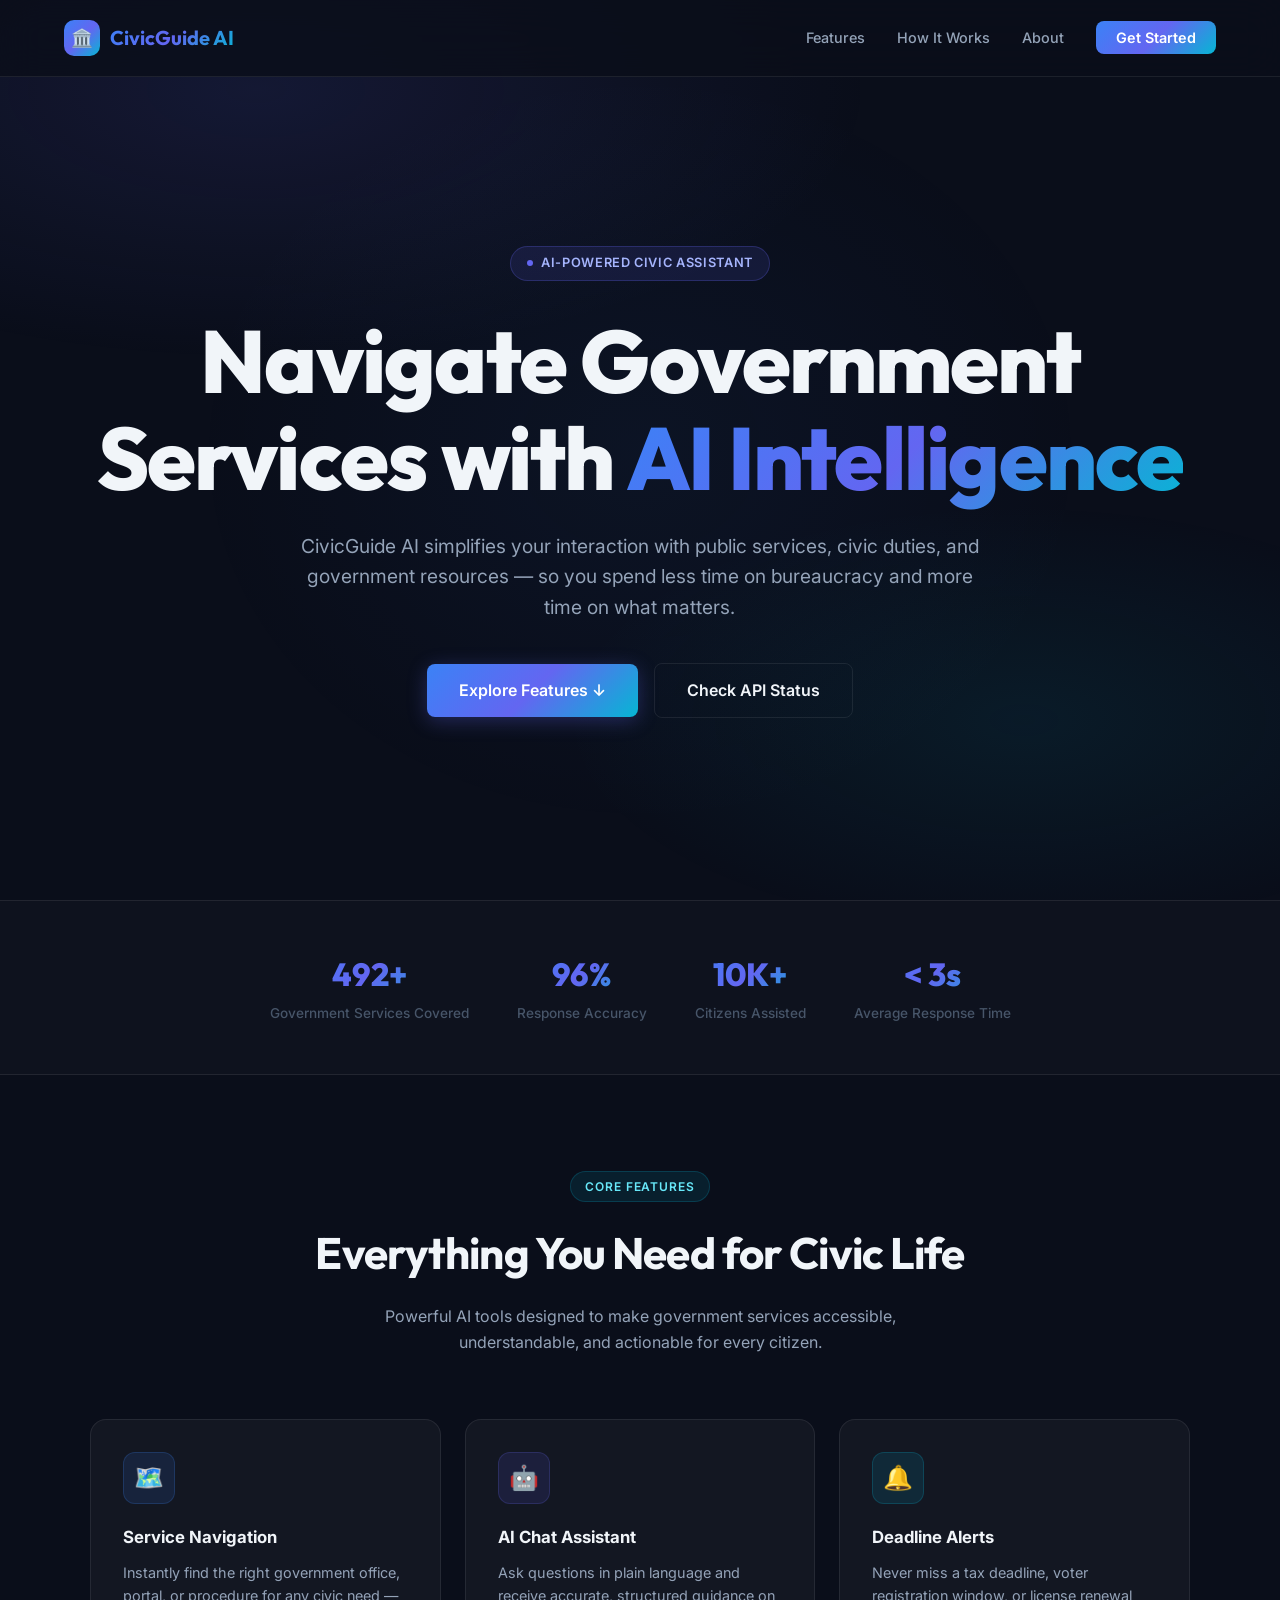
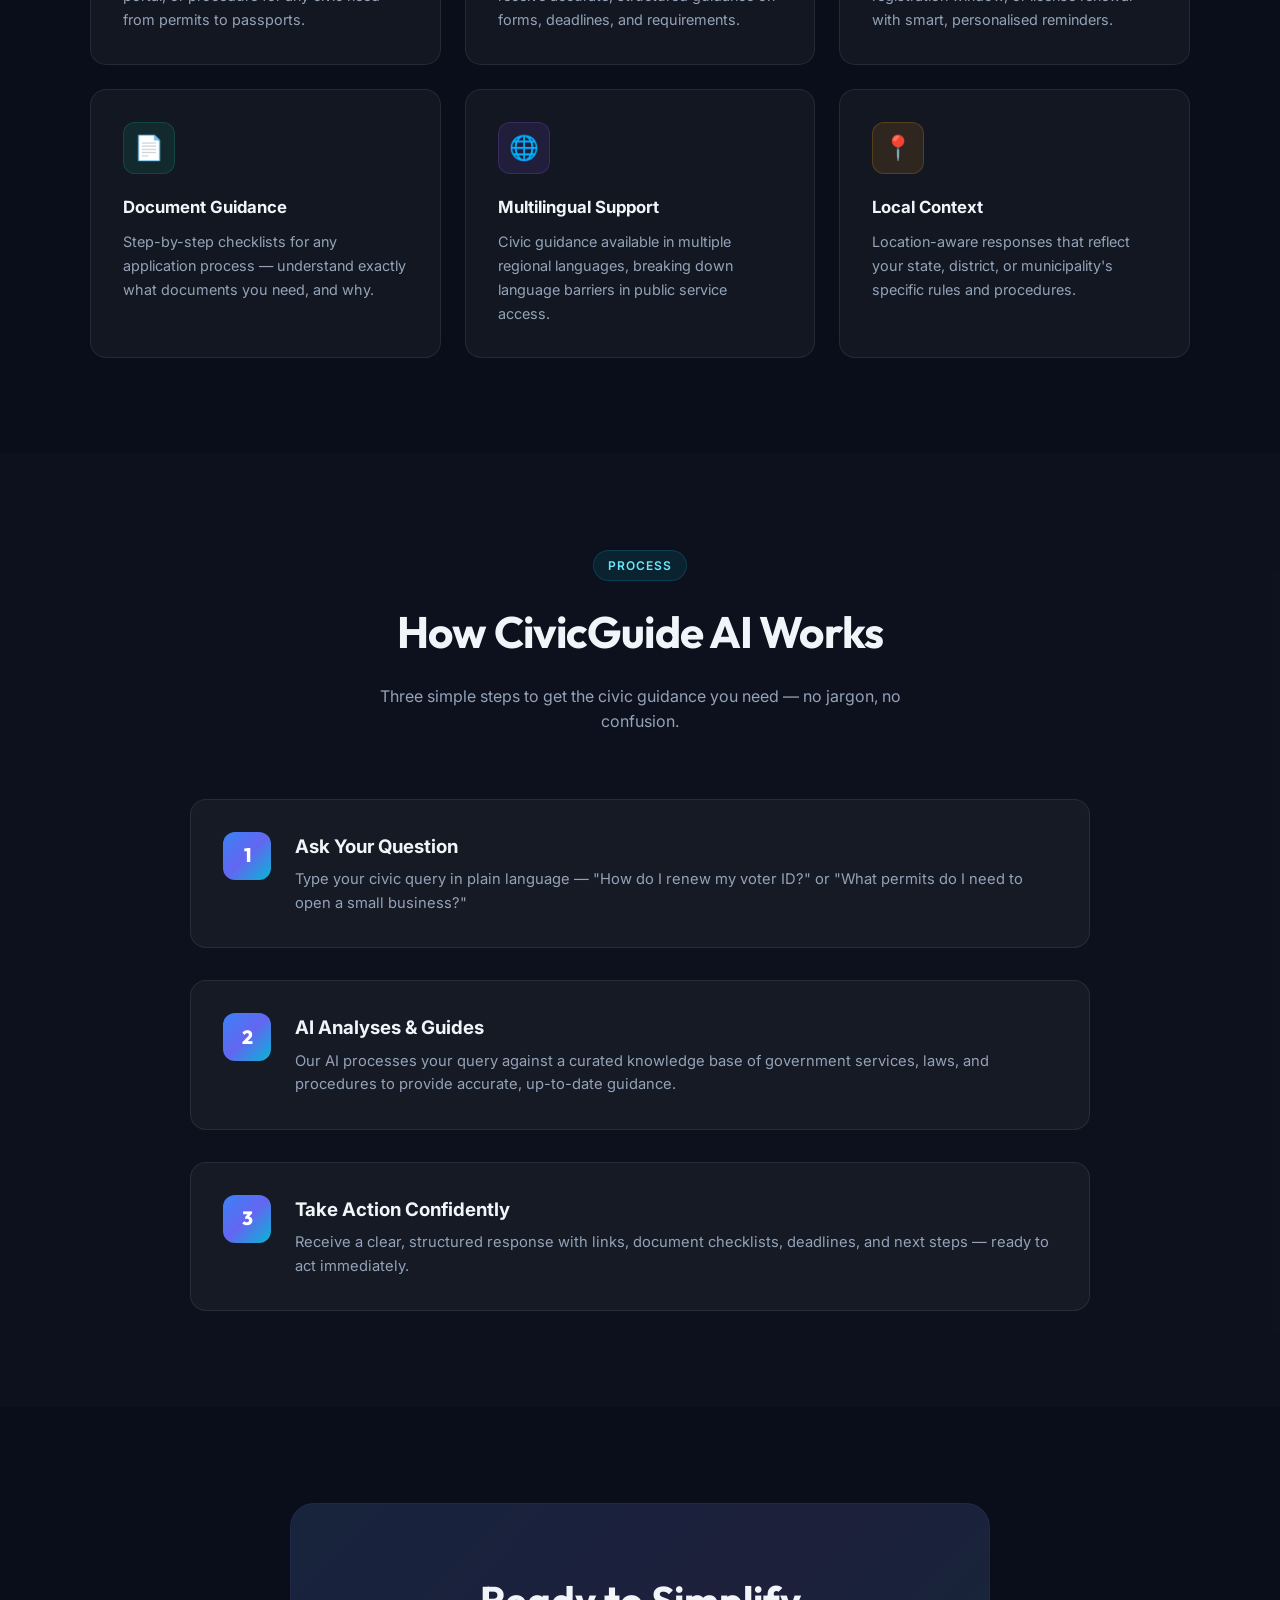
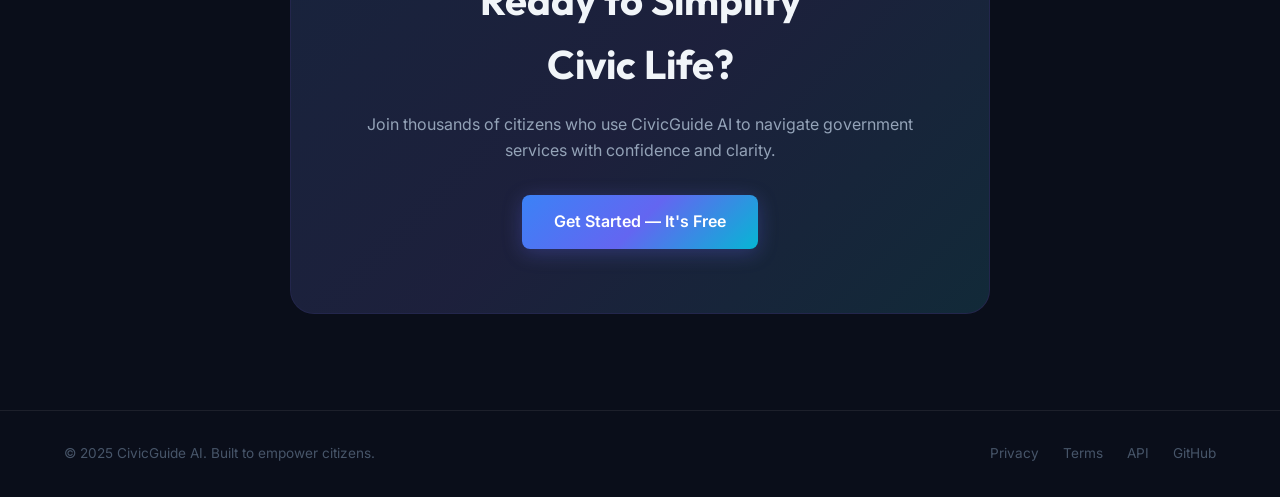
==== frontend/index.html @ 91b5a15f "feat: initial project setup — CivicGuide AI full-stack structure (Flask + HTML/CSS/JS)" ====
<!DOCTYPE html>
<html lang="en">
<head>
  <meta charset="UTF-8" />
  <meta name="viewport" content="width=device-width, initial-scale=1.0" />
  <meta name="description" content="CivicGuide AI — Your intelligent assistant for navigating government services, civic duties, and public resources with ease." />
  <meta name="theme-color" content="#0a0e1a" />
  <title>CivicGuide AI — Navigate Civic Life Intelligently</title>
  <link rel="stylesheet" href="css/style.css" />
</head>
<body>

  <!-- ── Navbar ─────────────────────────────────────────── -->
  <nav class="navbar">
    <a href="#" class="navbar-brand">
      <div class="brand-icon">🏛️</div>
      <span class="brand-name">CivicGuide AI</span>
    </a>
    <ul class="navbar-links">
      <li><a href="#features">Features</a></li>
      <li><a href="#how-it-works">How It Works</a></li>
      <li><a href="#about">About</a></li>
      <li><a href="/api/status" class="btn-nav" id="nav-cta">Get Started</a></li>
    </ul>
  </nav>

  <!-- ── Hero ───────────────────────────────────────────── -->
  <section class="hero" id="home">
    <div class="hero-content">
      <div class="hero-badge">
        <span class="badge-dot"></span>
        AI-Powered Civic Assistant
      </div>
      <h1 class="hero-title">
        Navigate Government<br />
        Services with <span class="gradient-text">AI Intelligence</span>
      </h1>
      <p class="hero-description">
        CivicGuide AI simplifies your interaction with public services, civic duties,
        and government resources — so you spend less time on bureaucracy and more
        time on what matters.
      </p>
      <div class="hero-actions">
        <a href="#features" class="btn-primary" id="hero-cta-primary">
          Explore Features ↓
        </a>
        <a href="/api/status" class="btn-secondary" id="hero-cta-secondary">
          Check API Status
        </a>
      </div>
    </div>
  </section>

  <!-- ── Stats Bar ─────────────────────────────────────── -->
  <div class="stats-bar">
    <div class="stat-item">
      <span class="stat-number" id="stat-services">500+</span>
      <span class="stat-label">Government Services Covered</span>
    </div>
    <div class="stat-item">
      <span class="stat-number" id="stat-accuracy">98%</span>
      <span class="stat-label">Response Accuracy</span>
    </div>
    <div class="stat-item">
      <span class="stat-number" id="stat-users">10K+</span>
      <span class="stat-label">Citizens Assisted</span>
    </div>
    <div class="stat-item">
      <span class="stat-number" id="stat-time">< 3s</span>
      <span class="stat-label">Average Response Time</span>
    </div>
  </div>

  <!-- ── Features Section ──────────────────────────────── -->
  <section class="section" id="features">
    <div class="section-header reveal">
      <div class="section-tag">Core Features</div>
      <h2 class="section-title">Everything You Need for Civic Life</h2>
      <p class="section-subtitle">
        Powerful AI tools designed to make government services accessible,
        understandable, and actionable for every citizen.
      </p>
    </div>

    <div class="features-grid">
      <div class="feature-card reveal" id="feature-guide">
        <div class="feature-icon icon-blue">🗺️</div>
        <h3 class="feature-title">Service Navigation</h3>
        <p class="feature-desc">
          Instantly find the right government office, portal, or procedure for any
          civic need — from permits to passports.
        </p>
      </div>

      <div class="feature-card reveal" id="feature-ai-chat">
        <div class="feature-icon icon-indigo">🤖</div>
        <h3 class="feature-title">AI Chat Assistant</h3>
        <p class="feature-desc">
          Ask questions in plain language and receive accurate, structured guidance
          on forms, deadlines, and requirements.
        </p>
      </div>

      <div class="feature-card reveal" id="feature-alerts">
        <div class="feature-icon icon-cyan">🔔</div>
        <h3 class="feature-title">Deadline Alerts</h3>
        <p class="feature-desc">
          Never miss a tax deadline, voter registration window, or license renewal
          with smart, personalised reminders.
        </p>
      </div>

      <div class="feature-card reveal" id="feature-docs">
        <div class="feature-icon icon-emerald">📄</div>
        <h3 class="feature-title">Document Guidance</h3>
        <p class="feature-desc">
          Step-by-step checklists for any application process — understand exactly
          what documents you need, and why.
        </p>
      </div>

      <div class="feature-card reveal" id="feature-multilang">
        <div class="feature-icon icon-violet">🌐</div>
        <h3 class="feature-title">Multilingual Support</h3>
        <p class="feature-desc">
          Civic guidance available in multiple regional languages, breaking down
          language barriers in public service access.
        </p>
      </div>

      <div class="feature-card reveal" id="feature-local">
        <div class="feature-icon icon-amber">📍</div>
        <h3 class="feature-title">Local Context</h3>
        <p class="feature-desc">
          Location-aware responses that reflect your state, district, or municipality's
          specific rules and procedures.
        </p>
      </div>
    </div>
  </section>

  <!-- ── How It Works ──────────────────────────────────── -->
  <section class="section how-it-works" id="how-it-works">
    <div class="section-header reveal">
      <div class="section-tag">Process</div>
      <h2 class="section-title">How CivicGuide AI Works</h2>
      <p class="section-subtitle">
        Three simple steps to get the civic guidance you need — no jargon, no confusion.
      </p>
    </div>

    <div class="steps-container">
      <div class="step-card reveal" id="step-1">
        <div class="step-number">1</div>
        <div class="step-content">
          <h3>Ask Your Question</h3>
          <p>
            Type your civic query in plain language — "How do I renew my voter ID?"
            or "What permits do I need to open a small business?"
          </p>
        </div>
      </div>

      <div class="step-card reveal" id="step-2">
        <div class="step-number">2</div>
        <div class="step-content">
          <h3>AI Analyses &amp; Guides</h3>
          <p>
            Our AI processes your query against a curated knowledge base of government
            services, laws, and procedures to provide accurate, up-to-date guidance.
          </p>
        </div>
      </div>

      <div class="step-card reveal" id="step-3">
        <div class="step-number">3</div>
        <div class="step-content">
          <h3>Take Action Confidently</h3>
          <p>
            Receive a clear, structured response with links, document checklists,
            deadlines, and next steps — ready to act immediately.
          </p>
        </div>
      </div>
    </div>
  </section>

  <!-- ── CTA Section ────────────────────────────────────── -->
  <section class="cta-section" id="about">
    <div class="cta-card reveal">
      <h2>Ready to Simplify<br />Civic Life?</h2>
      <p>
        Join thousands of citizens who use CivicGuide AI to navigate
        government services with confidence and clarity.
      </p>
      <a href="#features" class="btn-primary" id="cta-main">
        Get Started — It's Free
      </a>
    </div>
  </section>

  <!-- ── Footer ─────────────────────────────────────────── -->
  <footer>
    <span class="footer-copy">© 2025 CivicGuide AI. Built to empower citizens.</span>
    <div class="footer-links">
      <a href="#">Privacy</a>
      <a href="#">Terms</a>
      <a href="/api/status">API</a>
      <a href="#">GitHub</a>
    </div>
  </footer>

  <script src="js/main.js"></script>
</body>
</html>
---- frontend/css/style.css ----
@import url('https://fonts.googleapis.com/css2?family=Inter:wght@300;400;500;600;700;800&family=Outfit:wght@400;600;700;800&display=swap');

/* ─── CSS Variables ─────────────────────────────────────── */
:root {
  --bg-primary: #0a0e1a;
  --bg-secondary: #111827;
  --bg-card: rgba(255, 255, 255, 0.04);
  --accent-blue: #3b82f6;
  --accent-indigo: #6366f1;
  --accent-cyan: #06b6d4;
  --accent-gradient: linear-gradient(135deg, #3b82f6, #6366f1, #06b6d4);
  --text-primary: #f1f5f9;
  --text-secondary: #94a3b8;
  --text-muted: #475569;
  --border: rgba(255, 255, 255, 0.08);
  --shadow-glow: 0 0 60px rgba(99, 102, 241, 0.15);
  --radius: 16px;
  --radius-sm: 8px;
  --transition: all 0.3s cubic-bezier(0.4, 0, 0.2, 1);
}

/* ─── Reset & Base ──────────────────────────────────────── */
*, *::before, *::after {
  margin: 0;
  padding: 0;
  box-sizing: border-box;
}

html {
  scroll-behavior: smooth;
}

body {
  font-family: 'Inter', sans-serif;
  background-color: var(--bg-primary);
  color: var(--text-primary);
  line-height: 1.6;
  overflow-x: hidden;
}

/* ─── Background Mesh ───────────────────────────────────── */
body::before {
  content: '';
  position: fixed;
  top: 0;
  left: 0;
  width: 100%;
  height: 100%;
  background:
    radial-gradient(ellipse 80% 50% at 20% 10%, rgba(99, 102, 241, 0.12) 0%, transparent 60%),
    radial-gradient(ellipse 60% 40% at 80% 80%, rgba(6, 182, 212, 0.08) 0%, transparent 60%),
    radial-gradient(ellipse 50% 60% at 50% 50%, rgba(59, 130, 246, 0.05) 0%, transparent 70%);
  pointer-events: none;
  z-index: 0;
}

/* ─── Navbar ────────────────────────────────────────────── */
.navbar {
  position: fixed;
  top: 0;
  left: 0;
  right: 0;
  z-index: 100;
  display: flex;
  align-items: center;
  justify-content: space-between;
  padding: 1.25rem 5%;
  background: rgba(10, 14, 26, 0.8);
  backdrop-filter: blur(20px);
  -webkit-backdrop-filter: blur(20px);
  border-bottom: 1px solid var(--border);
}

.navbar-brand {
  display: flex;
  align-items: center;
  gap: 0.625rem;
  text-decoration: none;
}

.brand-icon {
  width: 36px;
  height: 36px;
  background: var(--accent-gradient);
  border-radius: 10px;
  display: flex;
  align-items: center;
  justify-content: center;
  font-size: 1.1rem;
}

.brand-name {
  font-family: 'Outfit', sans-serif;
  font-size: 1.25rem;
  font-weight: 700;
  background: var(--accent-gradient);
  -webkit-background-clip: text;
  -webkit-text-fill-color: transparent;
  background-clip: text;
}

.navbar-links {
  display: flex;
  align-items: center;
  gap: 2rem;
  list-style: none;
}

.navbar-links a {
  color: var(--text-secondary);
  text-decoration: none;
  font-size: 0.9rem;
  font-weight: 500;
  transition: var(--transition);
}

.navbar-links a:hover {
  color: var(--text-primary);
}

.btn-nav {
  padding: 0.5rem 1.25rem;
  background: var(--accent-gradient);
  color: white !important;
  border-radius: var(--radius-sm);
  font-weight: 600 !important;
  transition: var(--transition) !important;
}

.btn-nav:hover {
  opacity: 0.85;
  transform: translateY(-1px);
  box-shadow: 0 8px 24px rgba(99, 102, 241, 0.35) !important;
}

/* ─── Hero Section ──────────────────────────────────────── */
.hero {
  position: relative;
  min-height: 100vh;
  display: flex;
  align-items: center;
  justify-content: center;
  text-align: center;
  padding: 8rem 5% 4rem;
  z-index: 1;
}

.hero-badge {
  display: inline-flex;
  align-items: center;
  gap: 0.5rem;
  padding: 0.4rem 1rem;
  background: rgba(99, 102, 241, 0.12);
  border: 1px solid rgba(99, 102, 241, 0.25);
  border-radius: 999px;
  font-size: 0.8rem;
  font-weight: 600;
  color: #a5b4fc;
  letter-spacing: 0.05em;
  text-transform: uppercase;
  margin-bottom: 2rem;
  animation: fadeInDown 0.6s ease;
}

.badge-dot {
  width: 6px;
  height: 6px;
  background: #6366f1;
  border-radius: 50%;
  animation: pulse 2s infinite;
}

@keyframes pulse {
  0%, 100% { opacity: 1; transform: scale(1); }
  50% { opacity: 0.6; transform: scale(1.4); }
}

.hero-title {
  font-family: 'Outfit', sans-serif;
  font-size: clamp(2.8rem, 7vw, 5.5rem);
  font-weight: 800;
  line-height: 1.1;
  letter-spacing: -0.02em;
  margin-bottom: 1.5rem;
  animation: fadeInUp 0.7s ease 0.1s both;
}

.hero-title .gradient-text {
  background: var(--accent-gradient);
  -webkit-background-clip: text;
  -webkit-text-fill-color: transparent;
  background-clip: text;
}

.hero-description {
  font-size: clamp(1rem, 2vw, 1.2rem);
  color: var(--text-secondary);
  max-width: 680px;
  margin: 0 auto 2.5rem;
  font-weight: 400;
  animation: fadeInUp 0.7s ease 0.2s both;
}

.hero-actions {
  display: flex;
  align-items: center;
  justify-content: center;
  gap: 1rem;
  flex-wrap: wrap;
  animation: fadeInUp 0.7s ease 0.3s both;
}

.btn-primary {
  display: inline-flex;
  align-items: center;
  gap: 0.5rem;
  padding: 0.875rem 2rem;
  background: var(--accent-gradient);
  color: white;
  border: none;
  border-radius: var(--radius-sm);
  font-size: 1rem;
  font-weight: 600;
  cursor: pointer;
  text-decoration: none;
  transition: var(--transition);
  box-shadow: 0 4px 20px rgba(99, 102, 241, 0.3);
}

.btn-primary:hover {
  transform: translateY(-2px);
  box-shadow: 0 8px 32px rgba(99, 102, 241, 0.45);
}

.btn-secondary {
  display: inline-flex;
  align-items: center;
  gap: 0.5rem;
  padding: 0.875rem 2rem;
  background: transparent;
  color: var(--text-primary);
  border: 1px solid var(--border);
  border-radius: var(--radius-sm);
  font-size: 1rem;
  font-weight: 600;
  cursor: pointer;
  text-decoration: none;
  transition: var(--transition);
}

.btn-secondary:hover {
  border-color: rgba(99, 102, 241, 0.4);
  background: rgba(99, 102, 241, 0.05);
  transform: translateY(-2px);
}

/* ─── Stats Bar ─────────────────────────────────────────── */
.stats-bar {
  position: relative;
  z-index: 1;
  display: flex;
  justify-content: center;
  gap: 3rem;
  padding: 3rem 5%;
  flex-wrap: wrap;
  border-top: 1px solid var(--border);
  border-bottom: 1px solid var(--border);
  background: rgba(255,255,255,0.02);
}

.stat-item {
  text-align: center;
}

.stat-number {
  font-family: 'Outfit', sans-serif;
  font-size: 2rem;
  font-weight: 800;
  background: var(--accent-gradient);
  -webkit-background-clip: text;
  -webkit-text-fill-color: transparent;
  background-clip: text;
  display: block;
}

.stat-label {
  font-size: 0.85rem;
  color: var(--text-muted);
  font-weight: 500;
  margin-top: 0.25rem;
}

/* ─── Features Section ──────────────────────────────────── */
.section {
  position: relative;
  z-index: 1;
  padding: 6rem 5%;
}

.section-header {
  text-align: center;
  margin-bottom: 4rem;
}

.section-tag {
  display: inline-block;
  padding: 0.3rem 0.875rem;
  background: rgba(6, 182, 212, 0.1);
  border: 1px solid rgba(6, 182, 212, 0.2);
  border-radius: 999px;
  font-size: 0.75rem;
  font-weight: 600;
  color: #67e8f9;
  text-transform: uppercase;
  letter-spacing: 0.08em;
  margin-bottom: 1rem;
}

.section-title {
  font-family: 'Outfit', sans-serif;
  font-size: clamp(1.75rem, 4vw, 2.75rem);
  font-weight: 700;
  letter-spacing: -0.02em;
  margin-bottom: 1rem;
}

.section-subtitle {
  color: var(--text-secondary);
  font-size: 1rem;
  max-width: 560px;
  margin: 0 auto;
}

.features-grid {
  display: grid;
  grid-template-columns: repeat(auto-fit, minmax(300px, 1fr));
  gap: 1.5rem;
  max-width: 1100px;
  margin: 0 auto;
}

.feature-card {
  background: var(--bg-card);
  border: 1px solid var(--border);
  border-radius: var(--radius);
  padding: 2rem;
  transition: var(--transition);
  position: relative;
  overflow: hidden;
}

.feature-card::before {
  content: '';
  position: absolute;
  top: 0;
  left: 0;
  right: 0;
  height: 2px;
  background: var(--accent-gradient);
  opacity: 0;
  transition: var(--transition);
}

.feature-card:hover {
  border-color: rgba(99, 102, 241, 0.25);
  transform: translateY(-4px);
  box-shadow: var(--shadow-glow);
}

.feature-card:hover::before {
  opacity: 1;
}

.feature-icon {
  width: 52px;
  height: 52px;
  border-radius: 12px;
  display: flex;
  align-items: center;
  justify-content: center;
  font-size: 1.5rem;
  margin-bottom: 1.25rem;
}

.icon-blue { background: rgba(59, 130, 246, 0.12); border: 1px solid rgba(59, 130, 246, 0.2); }
.icon-indigo { background: rgba(99, 102, 241, 0.12); border: 1px solid rgba(99, 102, 241, 0.2); }
.icon-cyan { background: rgba(6, 182, 212, 0.12); border: 1px solid rgba(6, 182, 212, 0.2); }
.icon-emerald { background: rgba(16, 185, 129, 0.12); border: 1px solid rgba(16, 185, 129, 0.2); }
.icon-violet { background: rgba(139, 92, 246, 0.12); border: 1px solid rgba(139, 92, 246, 0.2); }
.icon-amber { background: rgba(245, 158, 11, 0.12); border: 1px solid rgba(245, 158, 11, 0.2); }

.feature-title {
  font-weight: 700;
  font-size: 1.05rem;
  margin-bottom: 0.6rem;
}

.feature-desc {
  color: var(--text-secondary);
  font-size: 0.9rem;
  line-height: 1.65;
}

/* ─── How It Works ──────────────────────────────────────── */
.how-it-works {
  background: rgba(255,255,255,0.015);
}

.steps-container {
  max-width: 900px;
  margin: 0 auto;
  display: grid;
  gap: 2rem;
}

.step-card {
  display: flex;
  align-items: flex-start;
  gap: 1.5rem;
  padding: 2rem;
  background: var(--bg-card);
  border: 1px solid var(--border);
  border-radius: var(--radius);
  transition: var(--transition);
}

.step-card:hover {
  border-color: rgba(99, 102, 241, 0.2);
  transform: translateX(6px);
}

.step-number {
  flex-shrink: 0;
  width: 48px;
  height: 48px;
  background: var(--accent-gradient);
  border-radius: 12px;
  display: flex;
  align-items: center;
  justify-content: center;
  font-family: 'Outfit', sans-serif;
  font-size: 1.2rem;
  font-weight: 800;
  color: white;
}

.step-content h3 {
  font-weight: 700;
  margin-bottom: 0.4rem;
}

.step-content p {
  color: var(--text-secondary);
  font-size: 0.92rem;
}

/* ─── CTA Section ───────────────────────────────────────── */
.cta-section {
  text-align: center;
  padding: 6rem 5%;
  position: relative;
  z-index: 1;
}

.cta-card {
  max-width: 700px;
  margin: 0 auto;
  padding: 4rem 3rem;
  background: var(--bg-card);
  border: 1px solid rgba(99, 102, 241, 0.2);
  border-radius: 24px;
  position: relative;
  overflow: hidden;
}

.cta-card::before {
  content: '';
  position: absolute;
  inset: -1px;
  background: var(--accent-gradient);
  border-radius: 24px;
  z-index: -1;
  opacity: 0.12;
}

.cta-card h2 {
  font-family: 'Outfit', sans-serif;
  font-size: clamp(1.75rem, 4vw, 2.5rem);
  font-weight: 700;
  margin-bottom: 1rem;
}

.cta-card p {
  color: var(--text-secondary);
  font-size: 1rem;
  margin-bottom: 2rem;
}

/* ─── Footer ────────────────────────────────────────────── */
footer {
  position: relative;
  z-index: 1;
  padding: 2rem 5%;
  border-top: 1px solid var(--border);
  display: flex;
  align-items: center;
  justify-content: space-between;
  flex-wrap: wrap;
  gap: 1rem;
}

.footer-copy {
  color: var(--text-muted);
  font-size: 0.85rem;
}

.footer-links {
  display: flex;
  gap: 1.5rem;
}

.footer-links a {
  color: var(--text-muted);
  text-decoration: none;
  font-size: 0.85rem;
  transition: var(--transition);
}

.footer-links a:hover {
  color: var(--text-secondary);
}

/* ─── Animations ────────────────────────────────────────── */
@keyframes fadeInDown {
  from { opacity: 0; transform: translateY(-20px); }
  to   { opacity: 1; transform: translateY(0); }
}

@keyframes fadeInUp {
  from { opacity: 0; transform: translateY(24px); }
  to   { opacity: 1; transform: translateY(0); }
}

.reveal {
  opacity: 0;
  transform: translateY(30px);
  transition: opacity 0.6s ease, transform 0.6s ease;
}

.reveal.visible {
  opacity: 1;
  transform: translateY(0);
}

/* ─── Responsive ────────────────────────────────────────── */
@media (max-width: 768px) {
  .navbar-links { display: none; }
  .stats-bar { gap: 1.5rem; }
  .step-card { flex-direction: column; }
  .cta-card { padding: 2.5rem 1.5rem; }
  footer { flex-direction: column; text-align: center; }
}
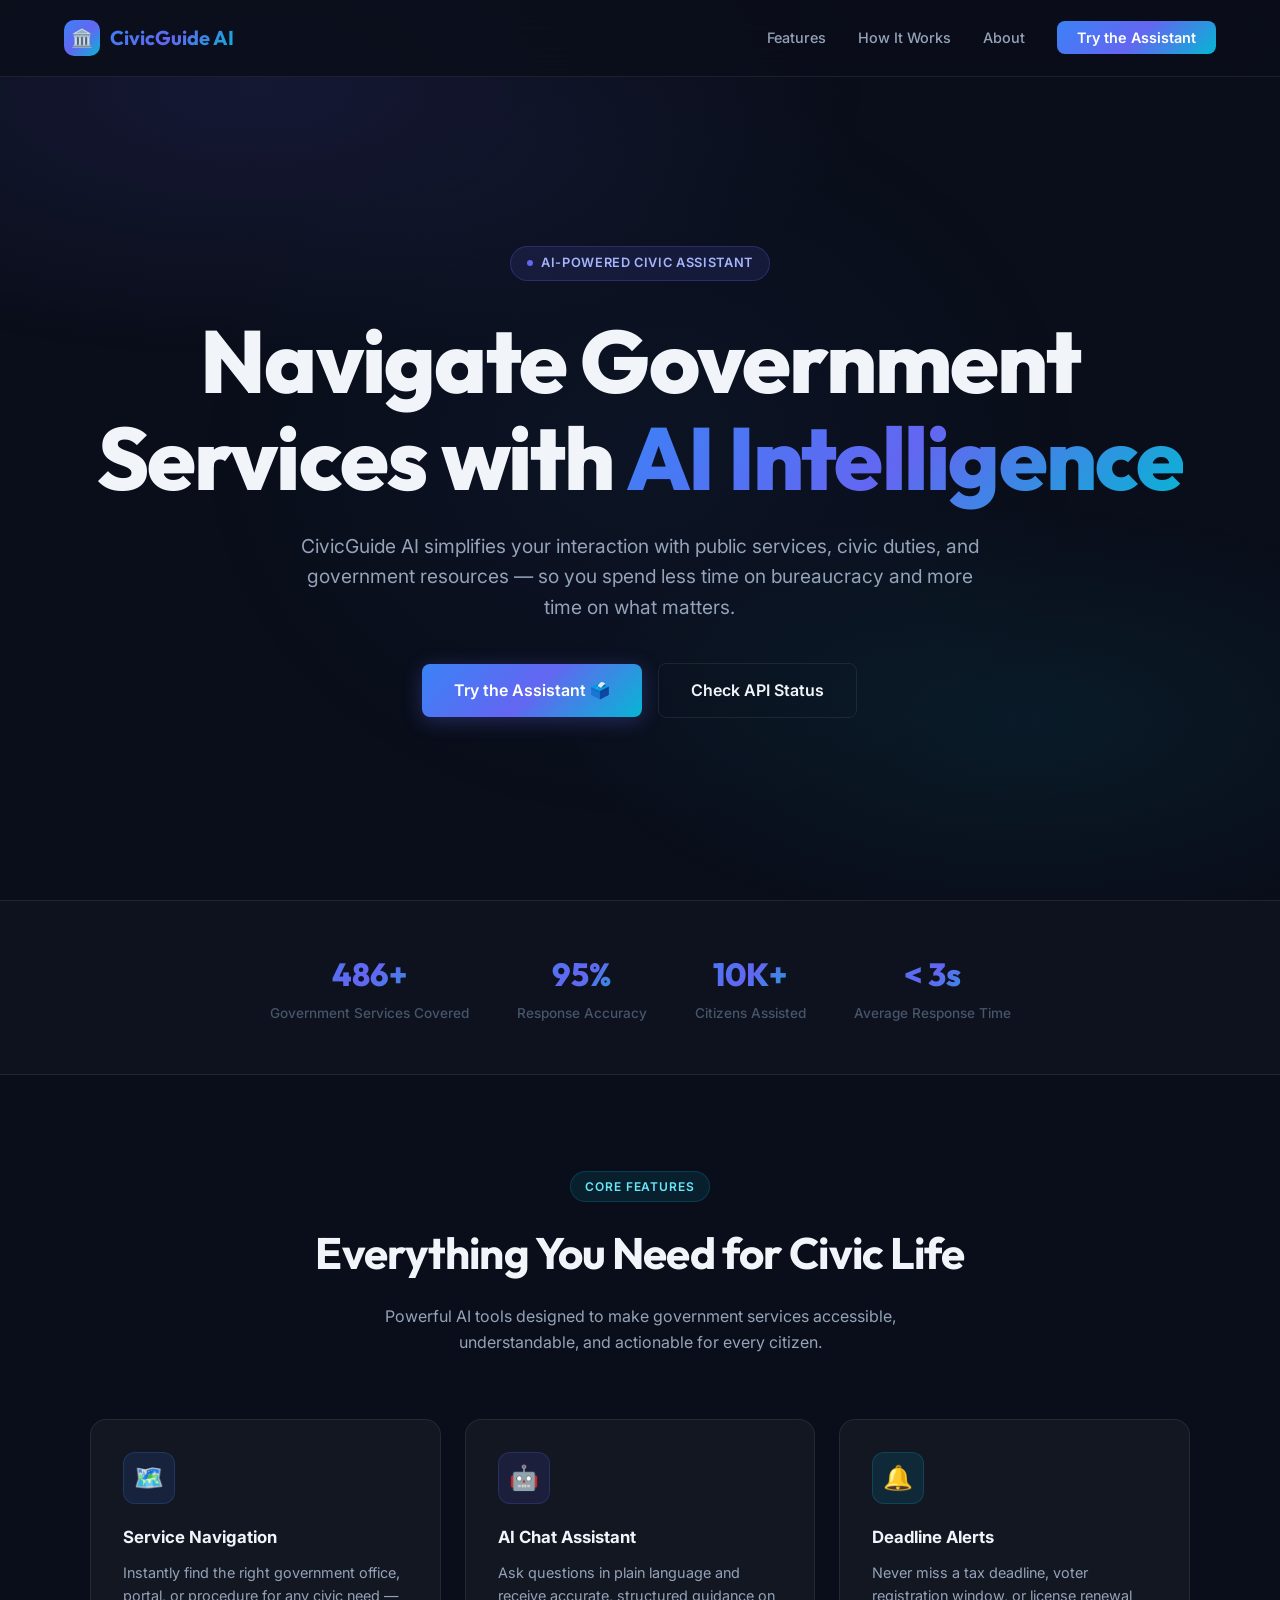
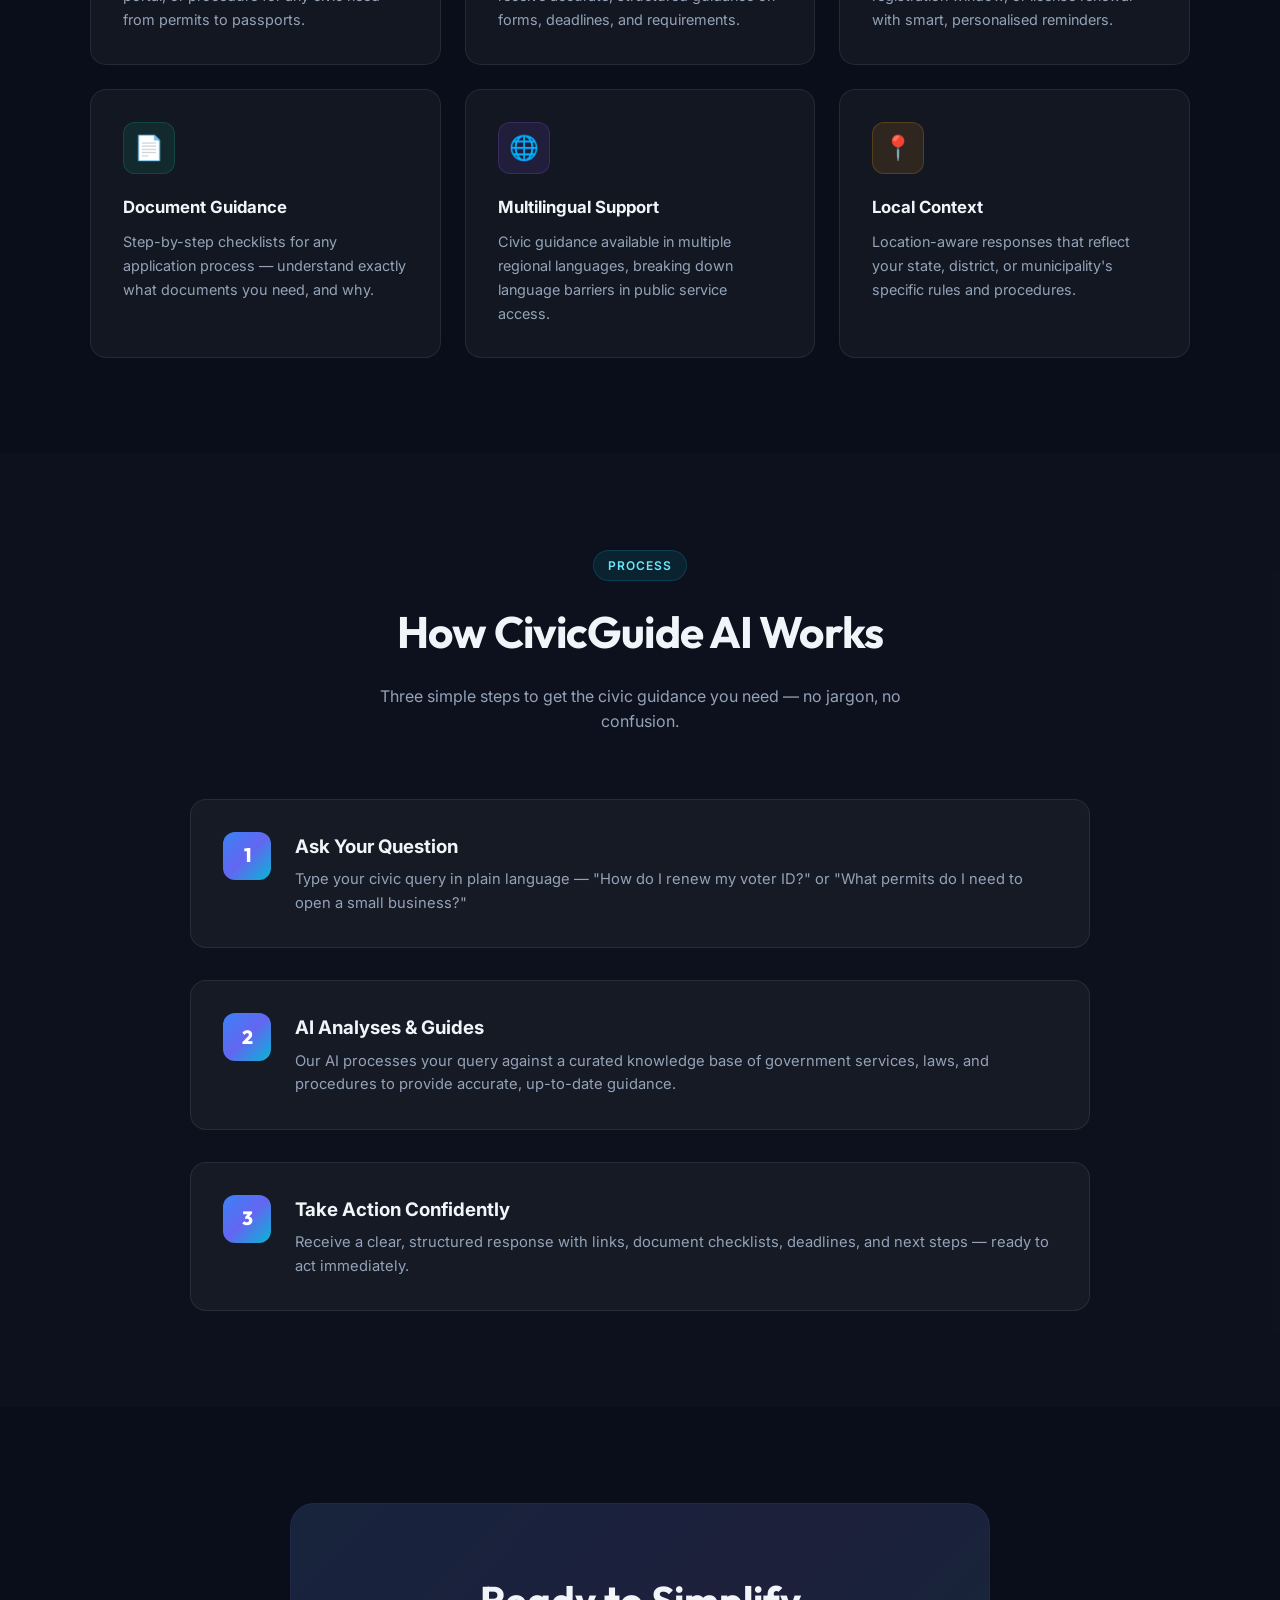
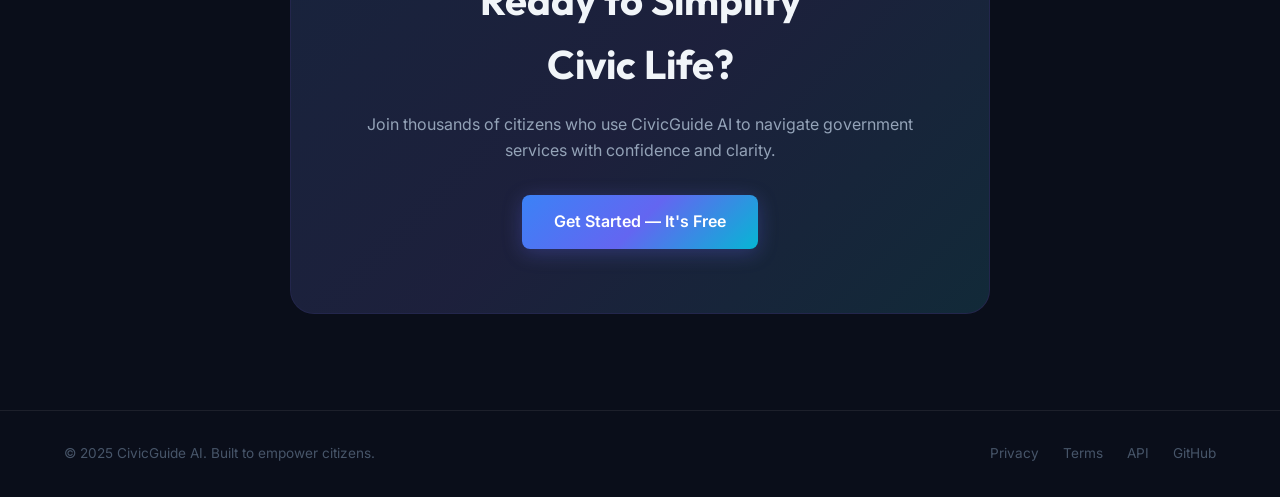
==== commit bc46bb97: "feat: integrate Gemini-powered election chatbot - Add /api/chat route backed by gemini-1.5-flash - S" ====
--- a/frontend/index.html
+++ b/frontend/index.html
@@ -20,7 +20,7 @@
       <li><a href="#features">Features</a></li>
       <li><a href="#how-it-works">How It Works</a></li>
       <li><a href="#about">About</a></li>
-      <li><a href="/api/status" class="btn-nav" id="nav-cta">Get Started</a></li>
+      <li><a href="chat.html" class="btn-nav" id="nav-cta">Try the Assistant</a></li>
     </ul>
   </nav>
 
@@ -41,8 +41,8 @@
         time on what matters.
       </p>
       <div class="hero-actions">
-        <a href="#features" class="btn-primary" id="hero-cta-primary">
-          Explore Features ↓
+        <a href="chat.html" class="btn-primary" id="hero-cta-primary">
+          Try the Assistant 🗳️
         </a>
         <a href="/api/status" class="btn-secondary" id="hero-cta-secondary">
           Check API Status
@@ -193,7 +193,7 @@
         Join thousands of citizens who use CivicGuide AI to navigate
         government services with confidence and clarity.
       </p>
-      <a href="#features" class="btn-primary" id="cta-main">
+      <a href="chat.html" class="btn-primary" id="cta-main">
         Get Started — It's Free
       </a>
     </div>
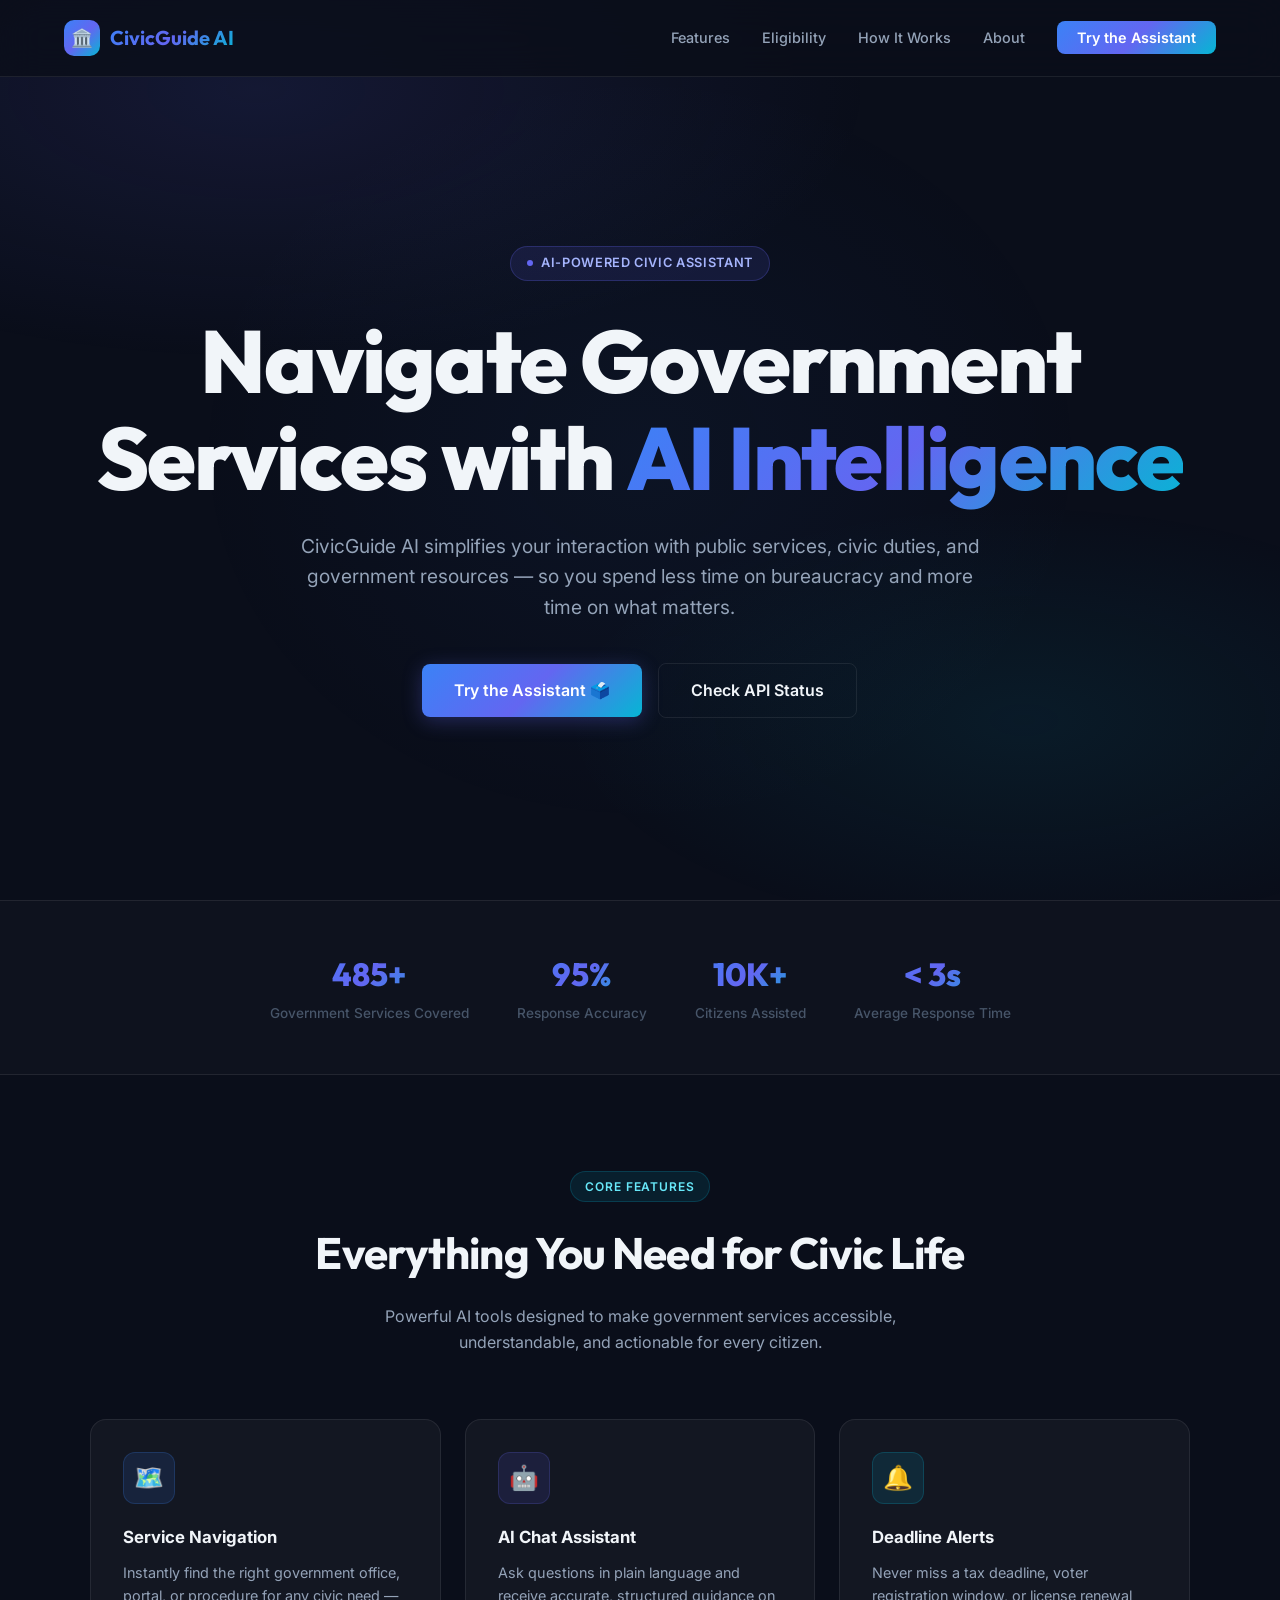
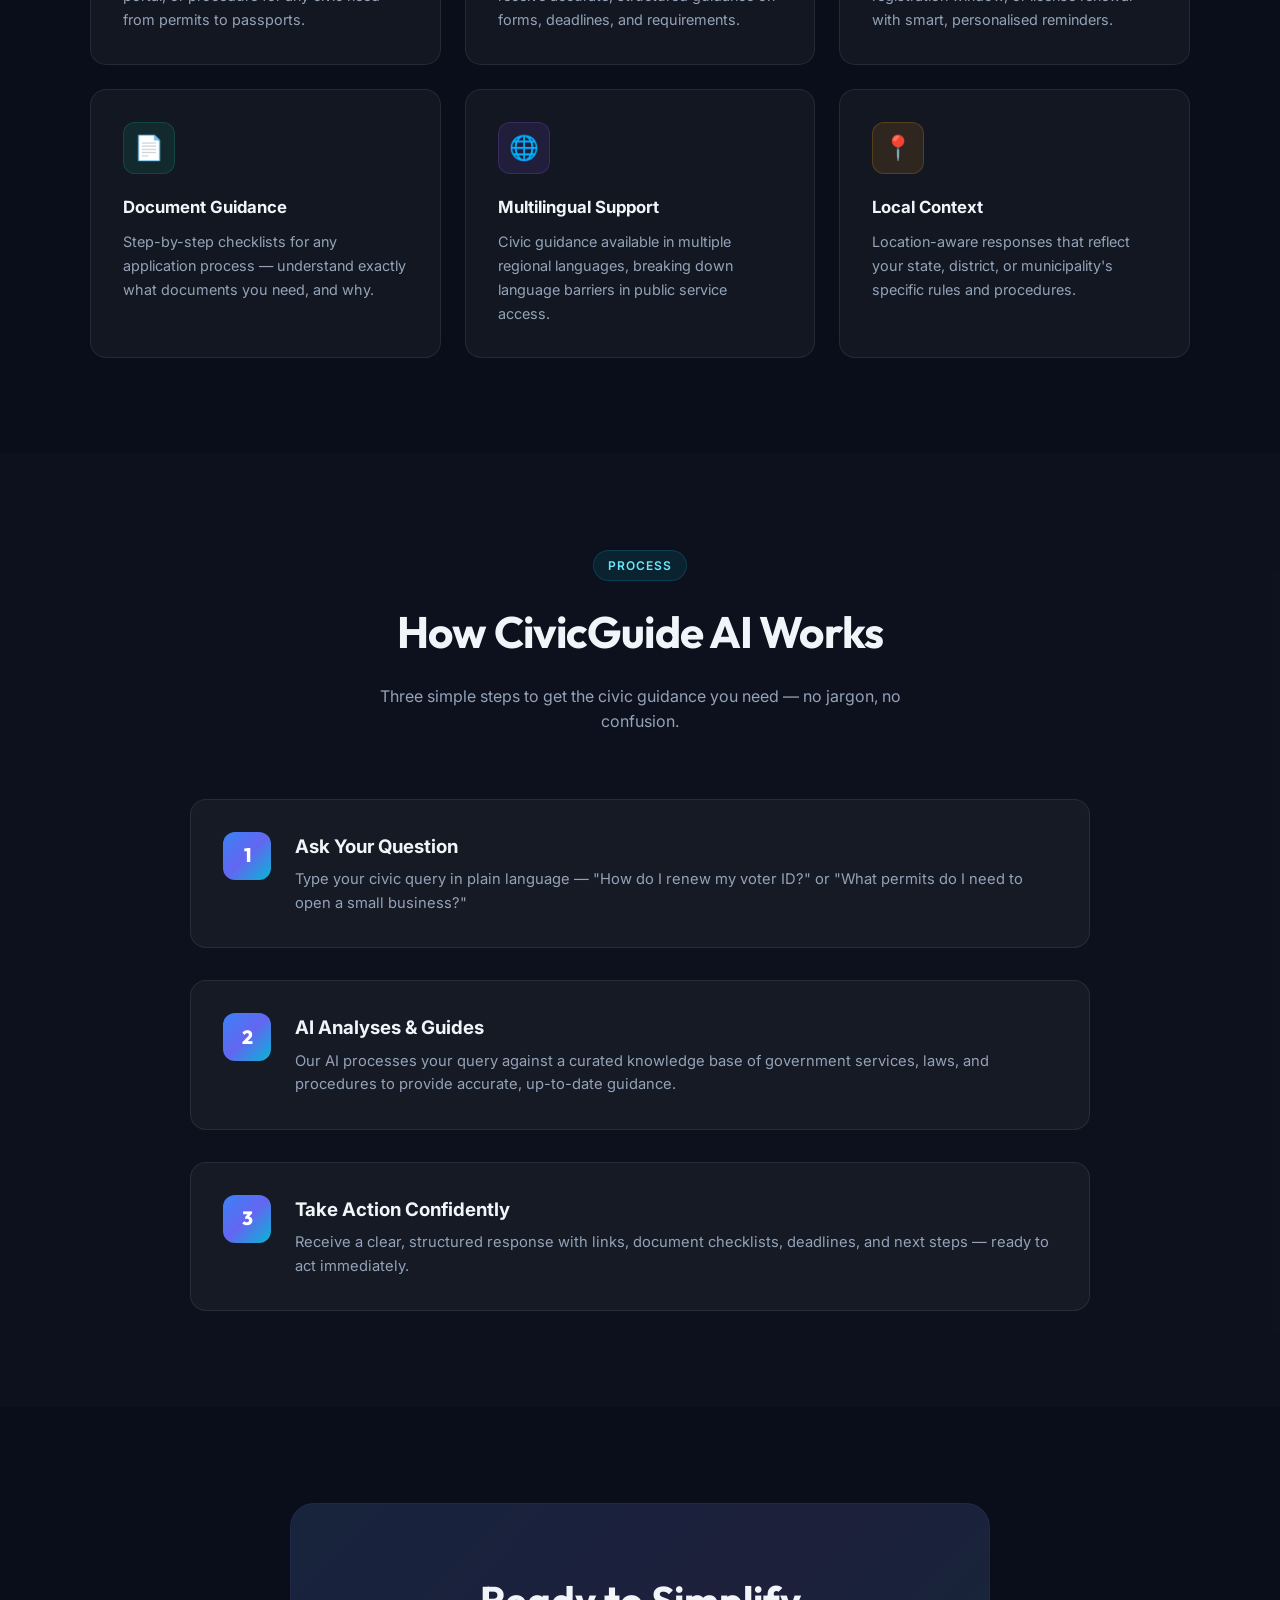
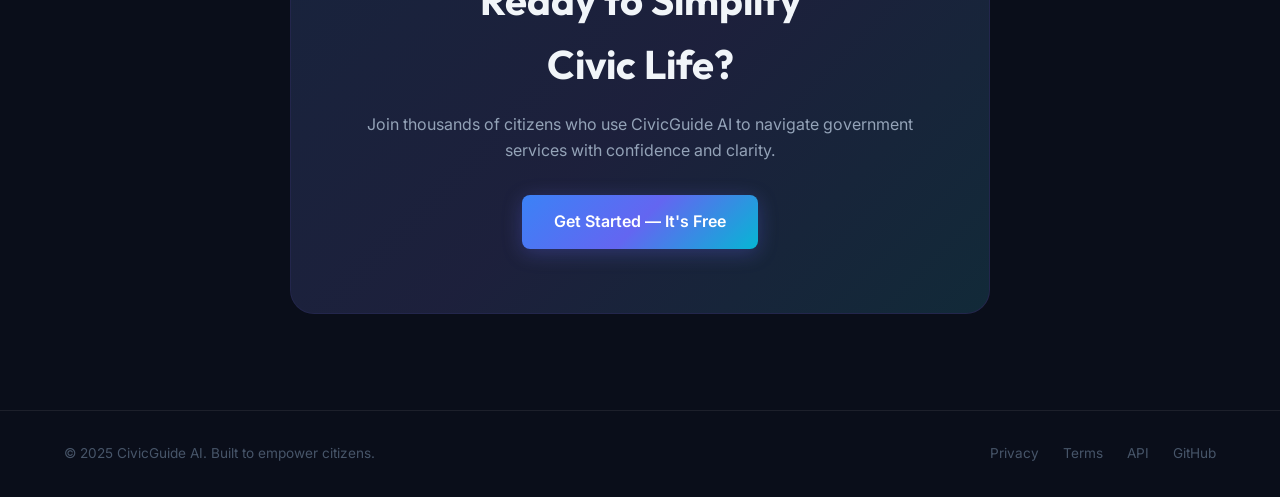
==== commit bfbc7332: "feat: add voter eligibility checker module (backend API + frontend form)" ====
--- a/frontend/index.html
+++ b/frontend/index.html
@@ -18,6 +18,7 @@
     </a>
     <ul class="navbar-links">
       <li><a href="#features">Features</a></li>
+      <li><a href="eligibility.html">Eligibility</a></li>
       <li><a href="#how-it-works">How It Works</a></li>
       <li><a href="#about">About</a></li>
       <li><a href="chat.html" class="btn-nav" id="nav-cta">Try the Assistant</a></li>
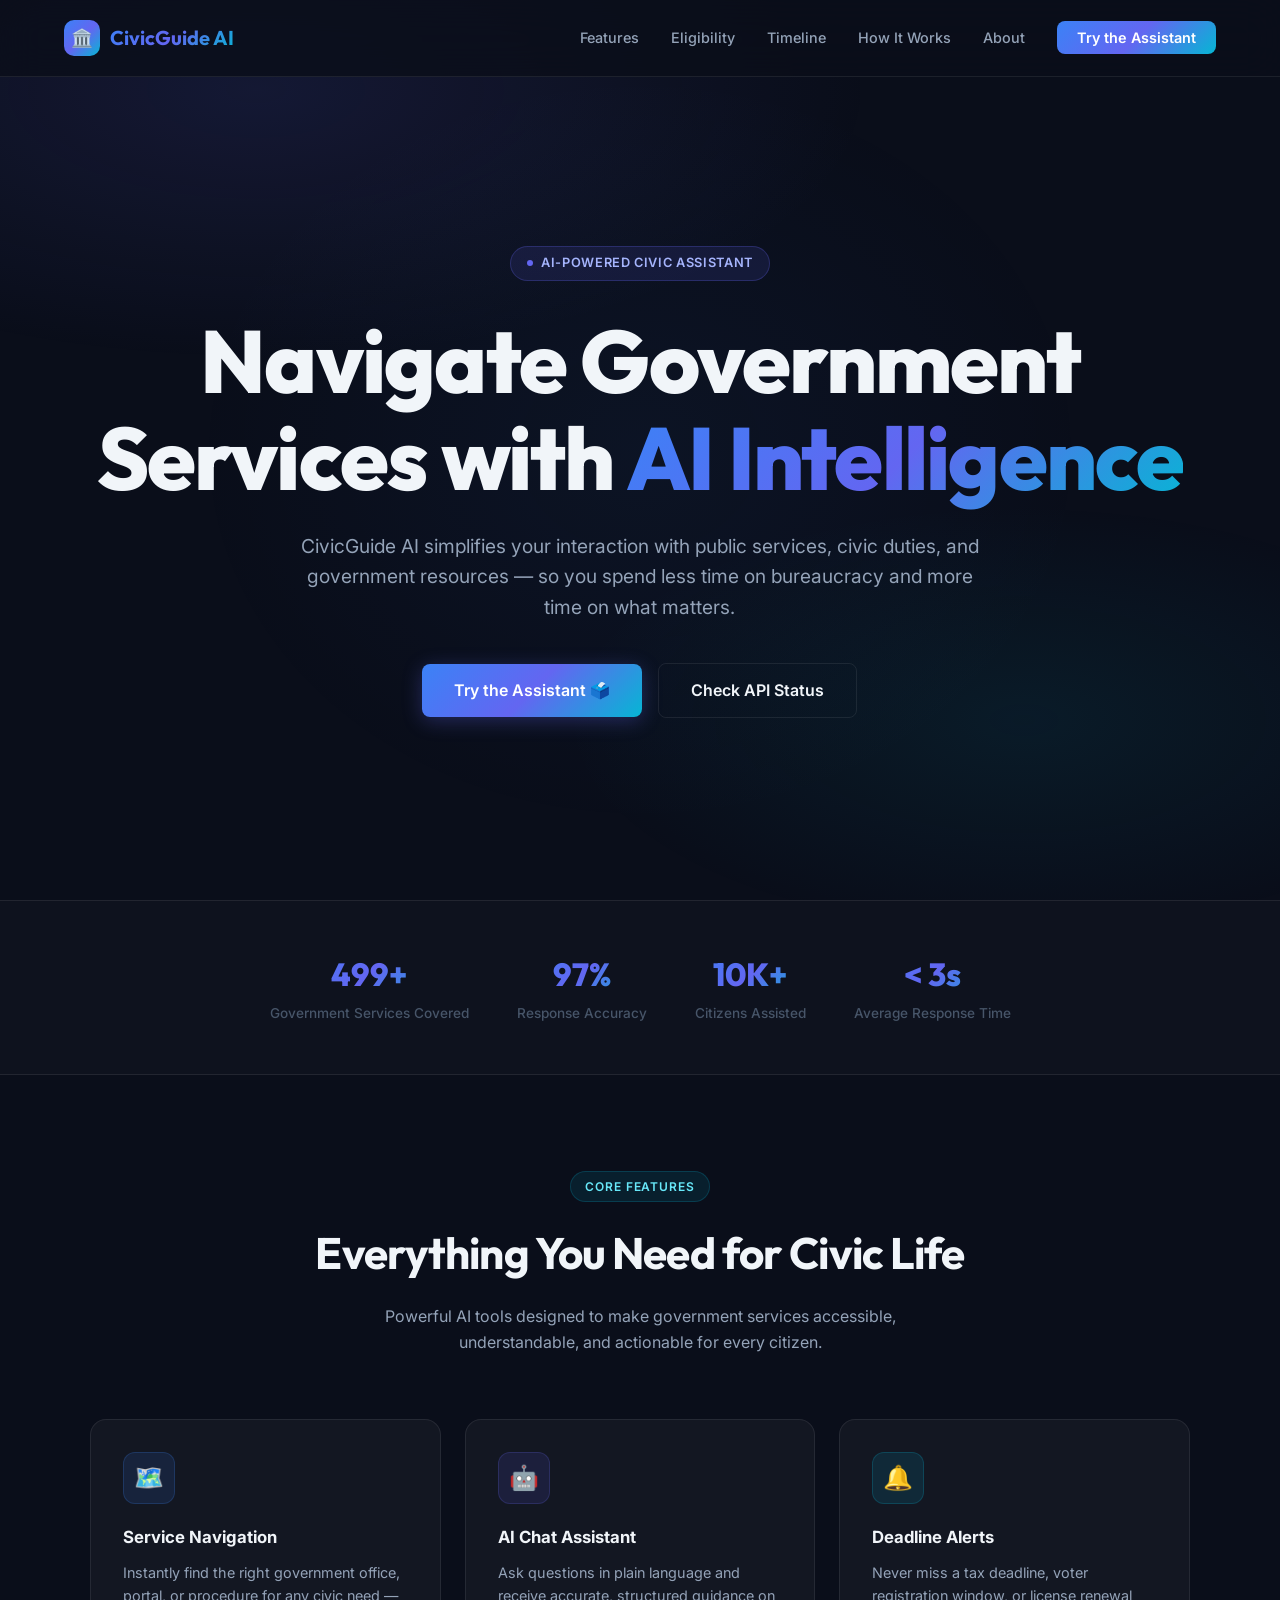
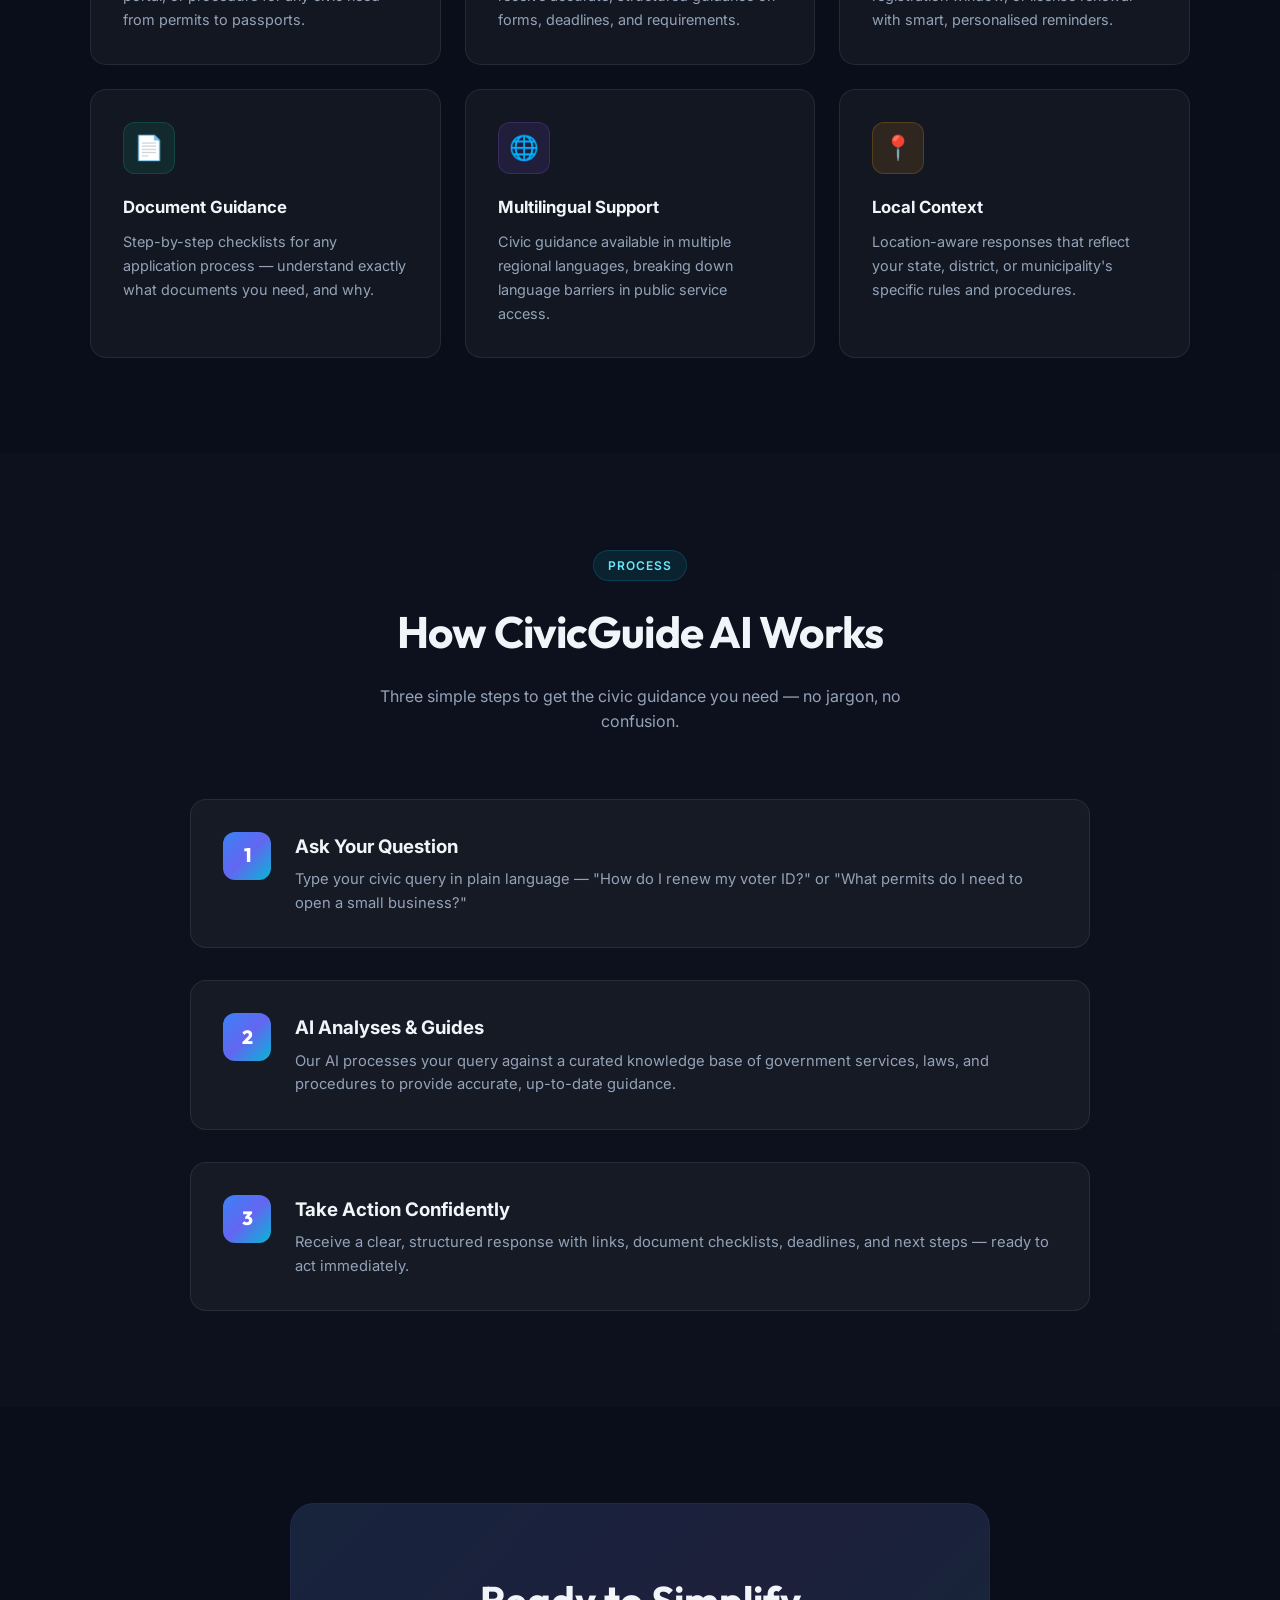
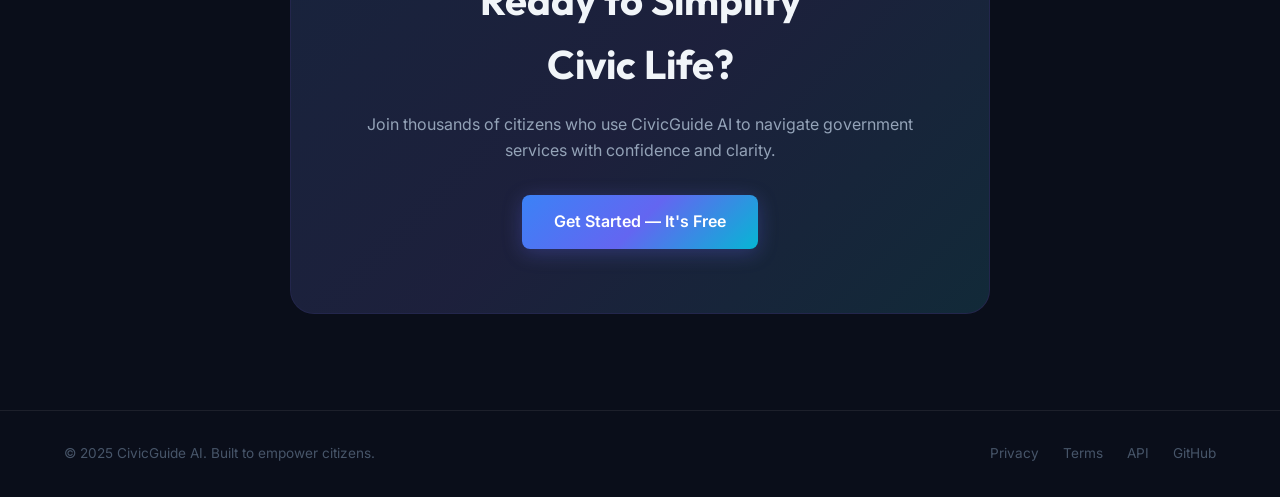
==== commit 897500b8: "feat: add interactive election timeline feature (8 phases, 4 election types)" ====
--- a/frontend/index.html
+++ b/frontend/index.html
@@ -19,6 +19,7 @@
     <ul class="navbar-links">
       <li><a href="#features">Features</a></li>
       <li><a href="eligibility.html">Eligibility</a></li>
+      <li><a href="timeline.html">Timeline</a></li>
       <li><a href="#how-it-works">How It Works</a></li>
       <li><a href="#about">About</a></li>
       <li><a href="chat.html" class="btn-nav" id="nav-cta">Try the Assistant</a></li>
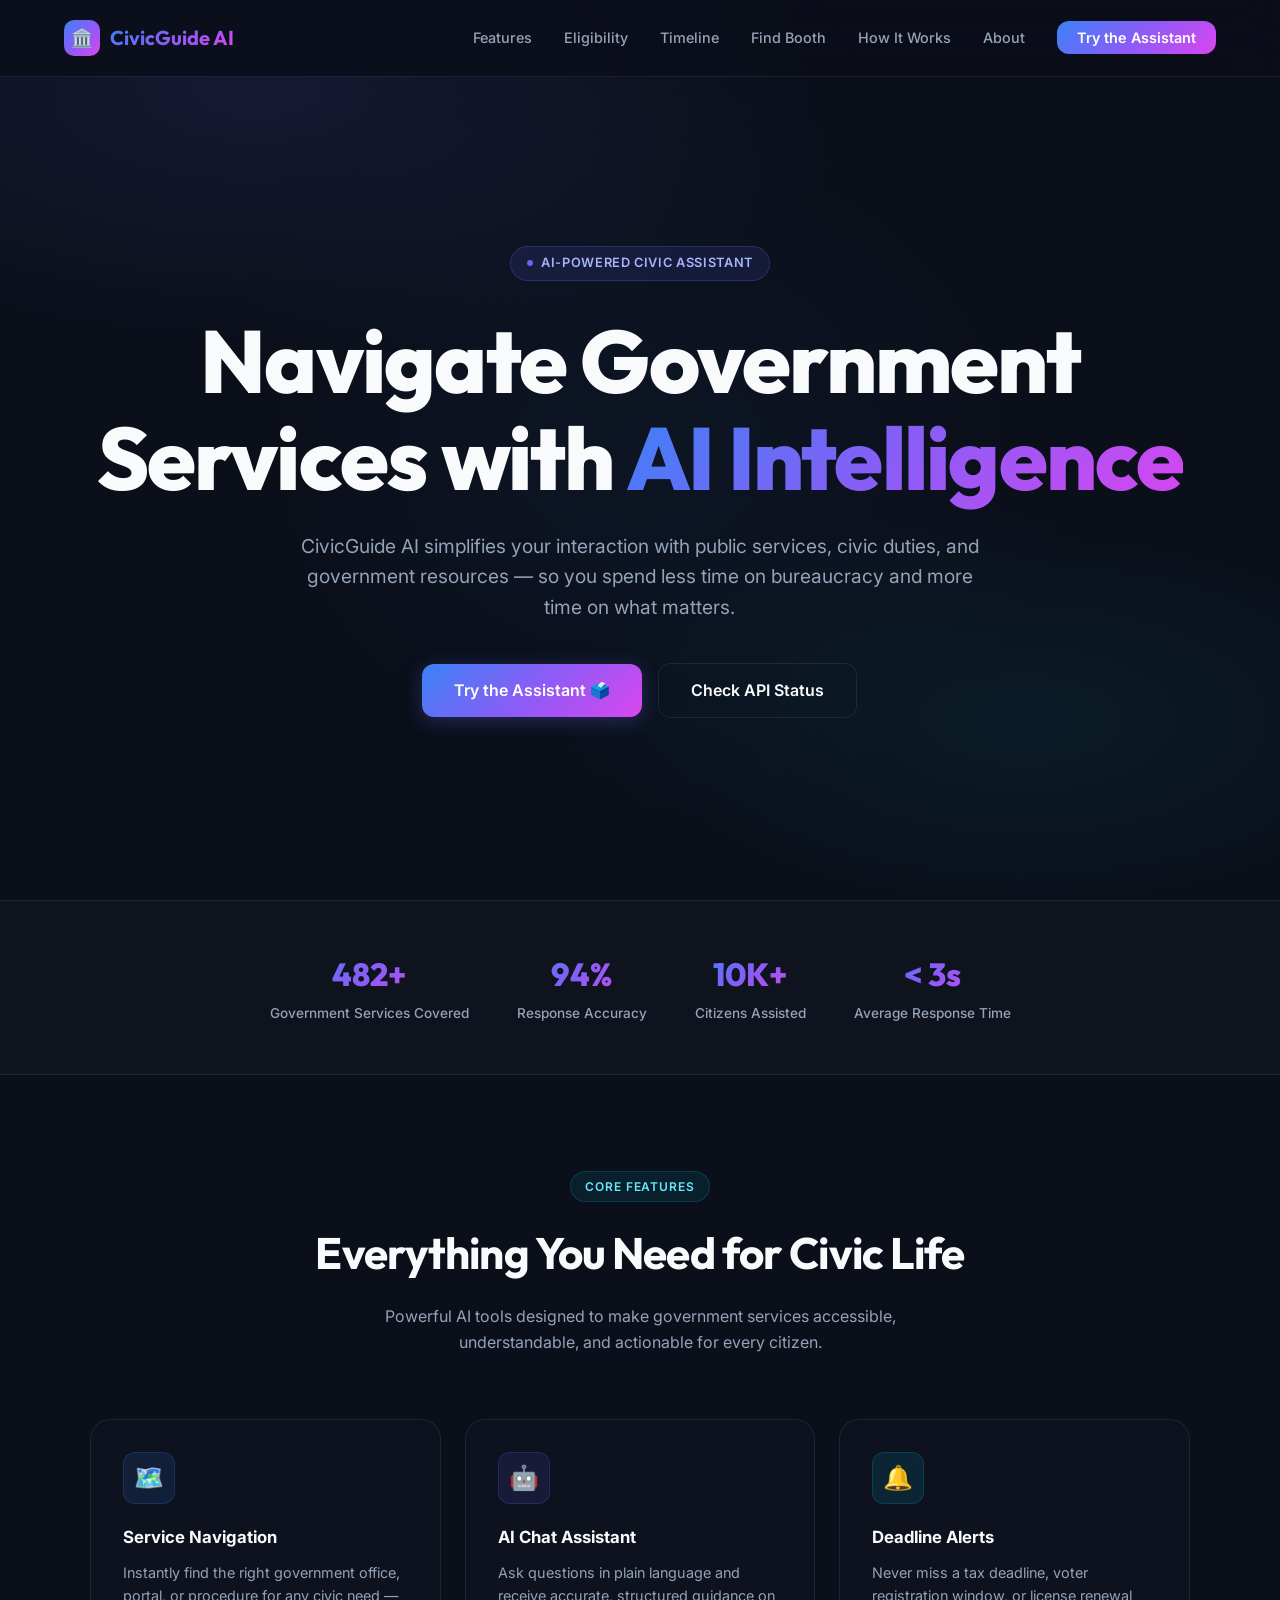
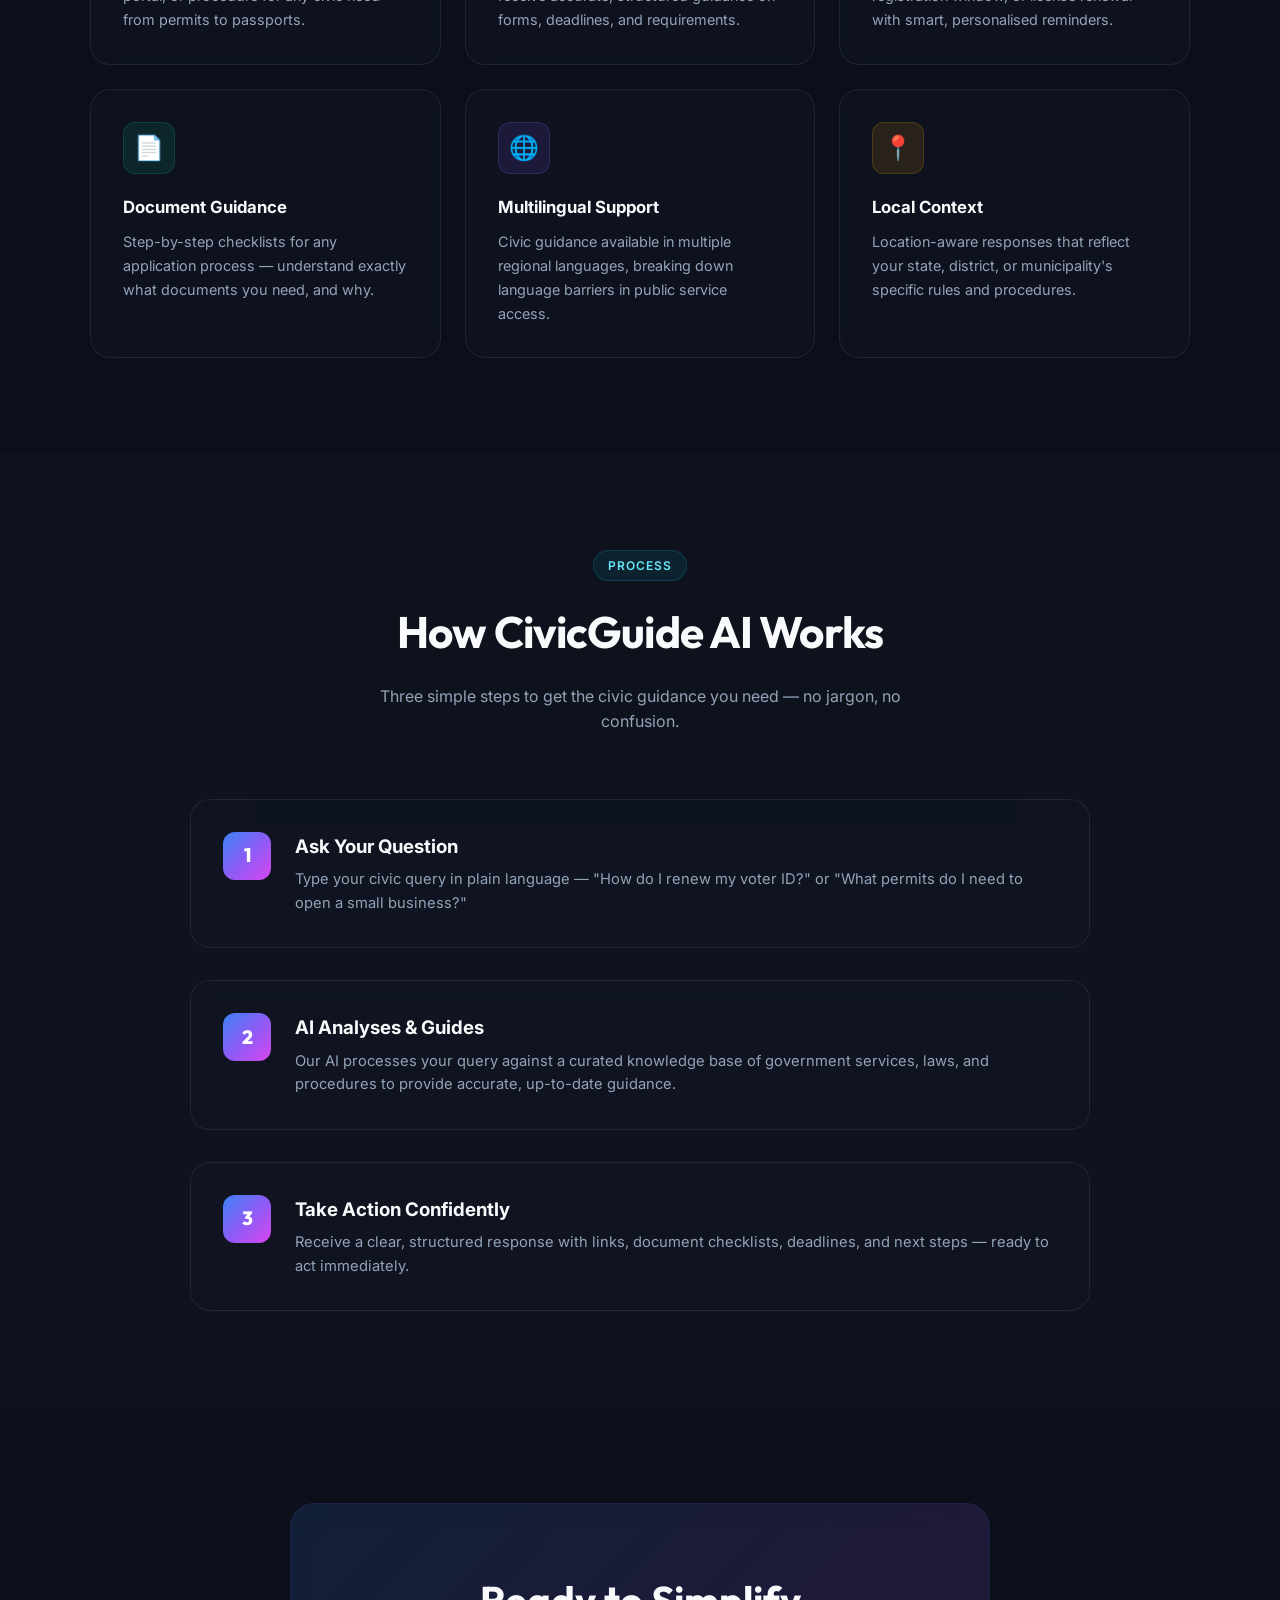
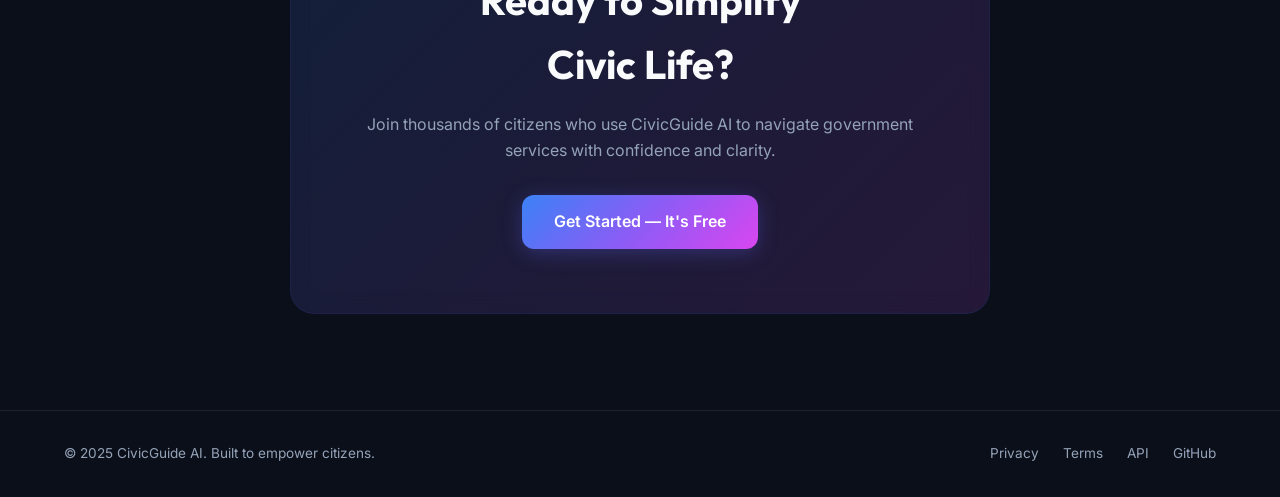
==== commit 0f174f21: "feat: RAG pipeline, booth finder in chat, frontend polish and launcher" ====
--- a/frontend/index.html
+++ b/frontend/index.html
@@ -20,6 +20,7 @@
       <li><a href="#features">Features</a></li>
       <li><a href="eligibility.html">Eligibility</a></li>
       <li><a href="timeline.html">Timeline</a></li>
+      <li><a href="booths.html">Find Booth</a></li>
       <li><a href="#how-it-works">How It Works</a></li>
       <li><a href="#about">About</a></li>
       <li><a href="chat.html" class="btn-nav" id="nav-cta">Try the Assistant</a></li>
--- a/frontend/css/style.css
+++ b/frontend/css/style.css
@@ -2,24 +2,34 @@
 
 /* ─── CSS Variables ─────────────────────────────────────── */
 :root {
-  --bg-primary: #0a0e1a;
-  --bg-secondary: #111827;
-  --bg-card: rgba(255, 255, 255, 0.04);
-  --accent-blue: #3b82f6;
-  --accent-indigo: #6366f1;
-  --accent-cyan: #06b6d4;
-  --accent-gradient: linear-gradient(135deg, #3b82f6, #6366f1, #06b6d4);
-  --text-primary: #f1f5f9;
+  --bg: #0b0f19;
+  --bg-card: rgba(17, 24, 39, 0.45);
+  --bg-input: rgba(26, 34, 53, 0.5);
+  --accent: #8b5cf6;
+  --accent-2: #3b82f6;
+  --accent-3: #d946ef;
+  --gradient: linear-gradient(135deg, #3b82f6, #8b5cf6, #d946ef);
+  --text: #f8fafc;
+  --text-muted: #94a3b8;
+  --border: rgba(255, 255, 255, 0.08);
+  --user-bubble: linear-gradient(135deg, #3b82f6, #8b5cf6);
+  --ai-bubble: rgba(26, 34, 53, 0.7);
+  --eligible-green: #4ade80;
+  --ineligible-amber: #fbbf24;
+  --error-red: #f87171;
+  --green: #22c55e;
+  --radius: 20px;
+  --radius-sm: 12px;
+  --transition: all 0.3s cubic-bezier(0.4,0,0.2,1);
+
+  /* ── Aliases referenced throughout style.css ── */
+  --bg-primary:     #0b0f19;
+  --text-primary:   #f8fafc;
   --text-secondary: #94a3b8;
-  --text-muted: #475569;
-  --border: rgba(255, 255, 255, 0.08);
-  --shadow-glow: 0 0 60px rgba(99, 102, 241, 0.15);
-  --radius: 16px;
-  --radius-sm: 8px;
-  --transition: all 0.3s cubic-bezier(0.4, 0, 0.2, 1);
-}
-
-/* ─── Reset & Base ──────────────────────────────────────── */
+  --accent-gradient: linear-gradient(135deg, #3b82f6, #8b5cf6, #d946ef);
+  --shadow-glow:    0 8px 32px rgba(99, 102, 241, 0.2);
+}
+
 *, *::before, *::after {
   margin: 0;
   padding: 0;
@@ -32,8 +42,8 @@
 
 body {
   font-family: 'Inter', sans-serif;
-  background-color: var(--bg-primary);
-  color: var(--text-primary);
+  background-color: var(--bg);
+  color: var(--text);
   line-height: 1.6;
   overflow-x: hidden;
 }
@@ -347,6 +357,8 @@
   transition: var(--transition);
   position: relative;
   overflow: hidden;
+  backdrop-filter: blur(12px);
+  -webkit-backdrop-filter: blur(12px);
 }
 
 .feature-card::before {
@@ -422,6 +434,8 @@
   border: 1px solid var(--border);
   border-radius: var(--radius);
   transition: var(--transition);
+  backdrop-filter: blur(12px);
+  -webkit-backdrop-filter: blur(12px);
 }
 
 .step-card:hover {
@@ -471,6 +485,8 @@
   border-radius: 24px;
   position: relative;
   overflow: hidden;
+  backdrop-filter: blur(12px);
+  -webkit-backdrop-filter: blur(12px);
 }
 
 .cta-card::before {
@@ -560,3 +576,4 @@
   .cta-card { padding: 2.5rem 1.5rem; }
   footer { flex-direction: column; text-align: center; }
 }
+
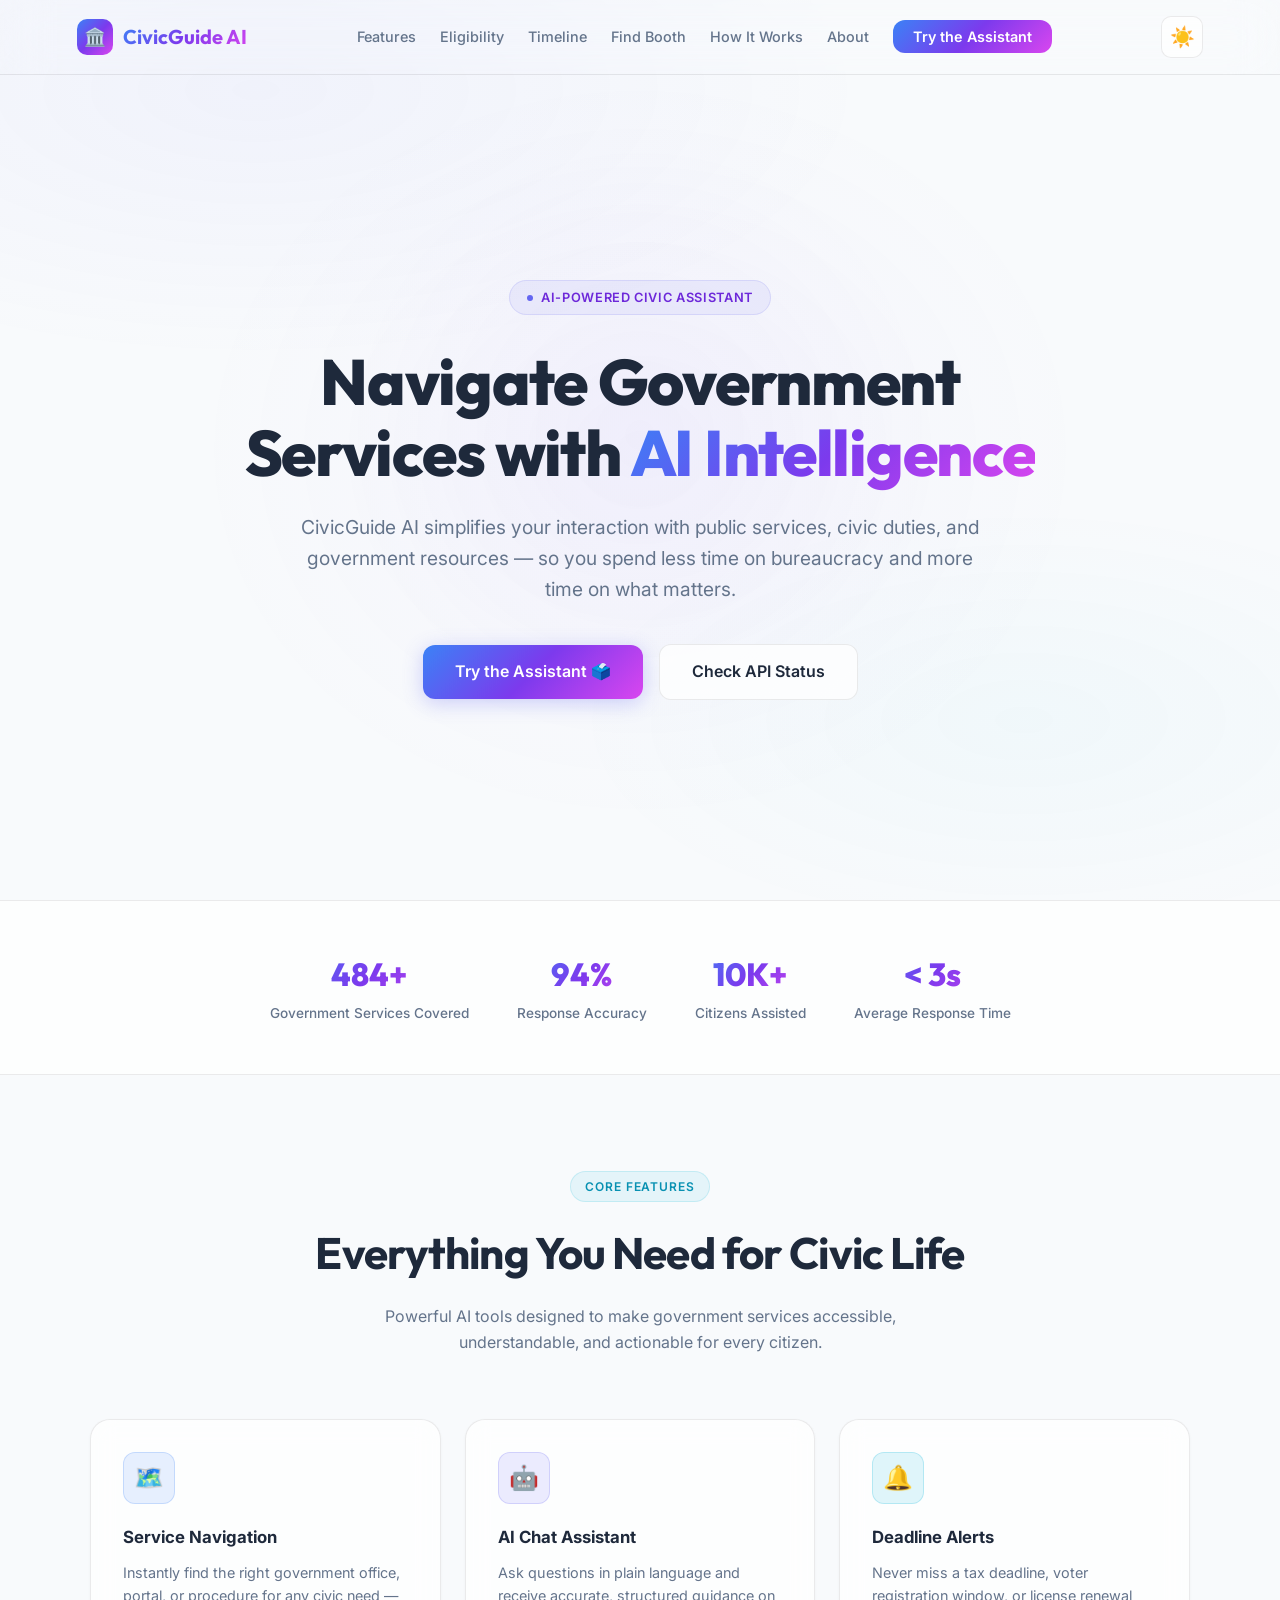
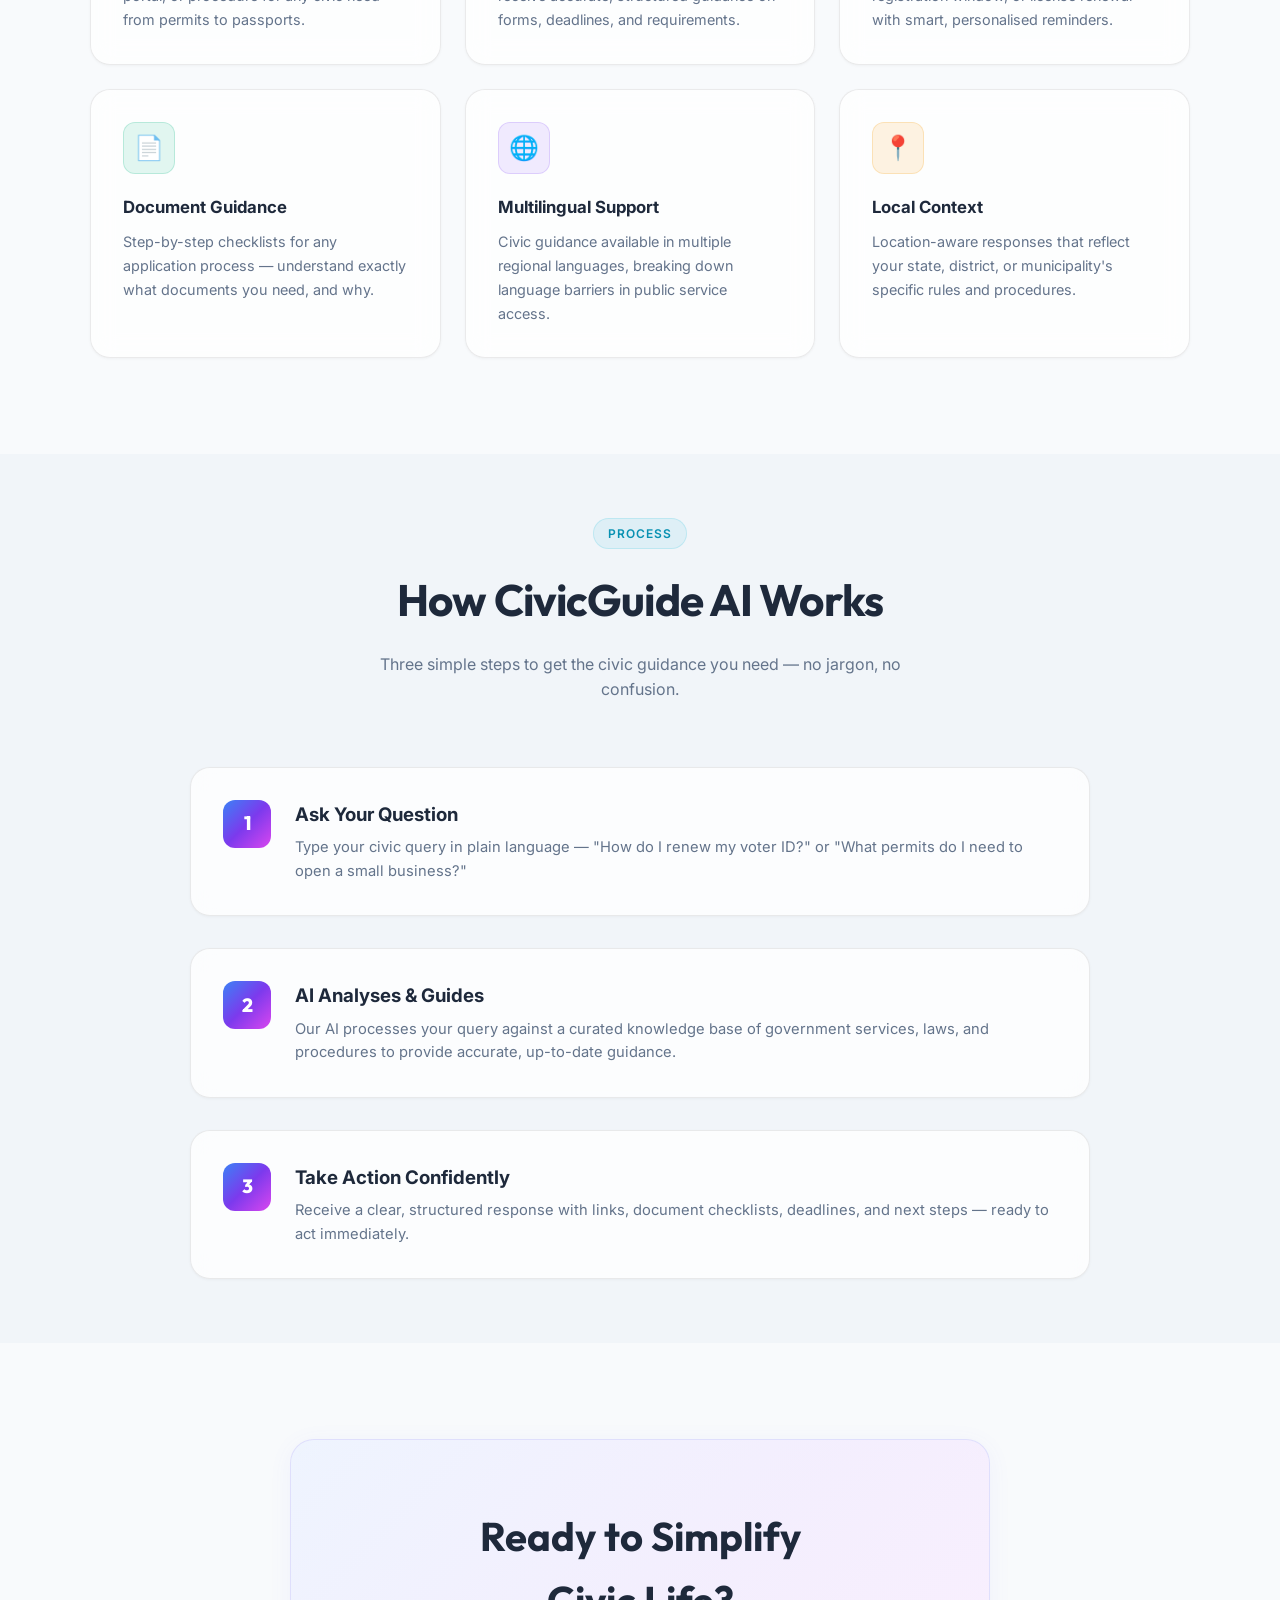
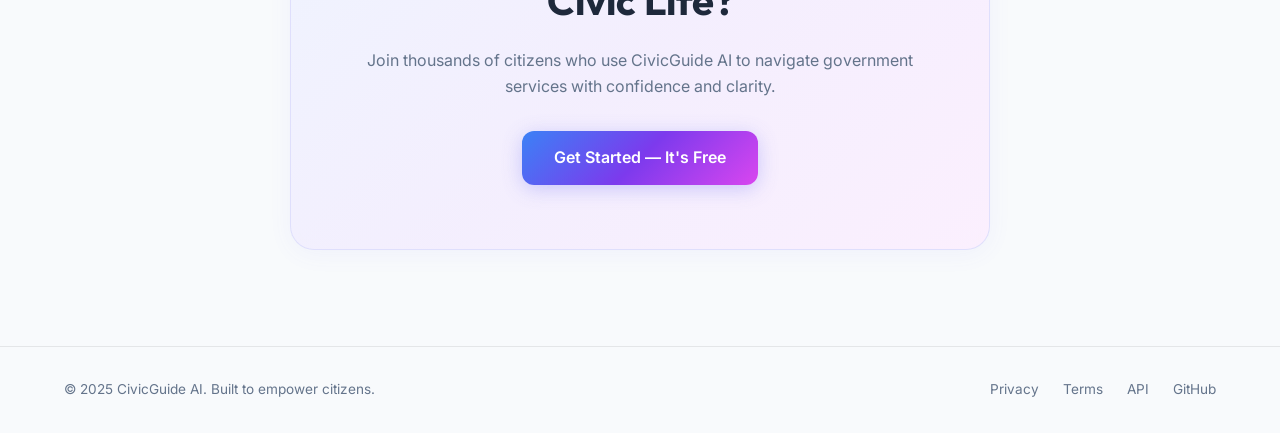
==== commit 84795fb9: "feat: upgrade chat to groq API, implement local embeddings, and perfect UI" ====
--- a/frontend/index.html
+++ b/frontend/index.html
@@ -25,9 +25,18 @@
       <li><a href="#about">About</a></li>
       <li><a href="chat.html" class="btn-nav" id="nav-cta">Try the Assistant</a></li>
     </ul>
+    <div style="display: flex; align-items: center; gap: 1rem;">
+      <button class="theme-toggle" id="theme-toggle" aria-label="Toggle theme">
+        <span class="icon-sun">☀️</span>
+        <span class="icon-moon">🌙</span>
+      </button>
+      <button class="mobile-menu-btn" id="mobile-menu-btn" aria-label="Toggle menu">☰</button>
+    </div>
   </nav>
 
-  <!-- ── Hero ───────────────────────────────────────────── -->
+  <!-- ── Main Content ────────────────────────────────────── -->
+  <main>
+    <!-- ── Hero ───────────────────────────────────────────── -->
   <section class="hero" id="home">
     <div class="hero-content">
       <div class="hero-badge">
@@ -201,6 +210,7 @@
       </a>
     </div>
   </section>
+  </main>
 
   <!-- ── Footer ─────────────────────────────────────────── -->
   <footer>
@@ -213,6 +223,7 @@
     </div>
   </footer>
 
+  <script src="js/theme.js"></script>
   <script src="js/main.js"></script>
 </body>
 </html>
--- a/frontend/css/style.css
+++ b/frontend/css/style.css
@@ -1,33 +1,14 @@
-@import url('https://fonts.googleapis.com/css2?family=Inter:wght@300;400;500;600;700;800&family=Outfit:wght@400;600;700;800&display=swap');
-
-/* ─── CSS Variables ─────────────────────────────────────── */
+@import url('theme.css');
+
+/* ─── Aliases for backward compat ───────────────────────── */
 :root {
-  --bg: #0b0f19;
-  --bg-card: rgba(17, 24, 39, 0.45);
-  --bg-input: rgba(26, 34, 53, 0.5);
-  --accent: #8b5cf6;
-  --accent-2: #3b82f6;
-  --accent-3: #d946ef;
-  --gradient: linear-gradient(135deg, #3b82f6, #8b5cf6, #d946ef);
-  --text: #f8fafc;
-  --text-muted: #94a3b8;
-  --border: rgba(255, 255, 255, 0.08);
-  --user-bubble: linear-gradient(135deg, #3b82f6, #8b5cf6);
-  --ai-bubble: rgba(26, 34, 53, 0.7);
-  --eligible-green: #4ade80;
-  --ineligible-amber: #fbbf24;
-  --error-red: #f87171;
-  --green: #22c55e;
-  --radius: 20px;
-  --radius-sm: 12px;
-  --transition: all 0.3s cubic-bezier(0.4,0,0.2,1);
-
-  /* ── Aliases referenced throughout style.css ── */
-  --bg-primary:     #0b0f19;
-  --text-primary:   #f8fafc;
-  --text-secondary: #94a3b8;
-  --accent-gradient: linear-gradient(135deg, #3b82f6, #8b5cf6, #d946ef);
-  --shadow-glow:    0 8px 32px rgba(99, 102, 241, 0.2);
+  --bg-primary:      var(--bg);
+  --text-primary:    var(--text);
+  --text-secondary:  var(--text-muted);
+  --accent-gradient: var(--gradient);
+  --eligible-green:  var(--eligible);
+  --ineligible-amber:var(--warning);
+  --error-red:       var(--error);
 }
 
 *, *::before, *::after {
@@ -52,33 +33,44 @@
 body::before {
   content: '';
   position: fixed;
-  top: 0;
-  left: 0;
-  width: 100%;
-  height: 100%;
+  inset: 0;
   background:
-    radial-gradient(ellipse 80% 50% at 20% 10%, rgba(99, 102, 241, 0.12) 0%, transparent 60%),
-    radial-gradient(ellipse 60% 40% at 80% 80%, rgba(6, 182, 212, 0.08) 0%, transparent 60%),
-    radial-gradient(ellipse 50% 60% at 50% 50%, rgba(59, 130, 246, 0.05) 0%, transparent 70%);
+    radial-gradient(ellipse 80% 50% at 20% 10%, var(--glow-1) 0%, transparent 60%),
+    radial-gradient(ellipse 60% 40% at 80% 80%, var(--glow-2) 0%, transparent 60%),
+    radial-gradient(ellipse 50% 60% at 50% 50%, var(--glow-3) 0%, transparent 70%);
   pointer-events: none;
   z-index: 0;
+}
+
+body::after {
+  content: '';
+  position: fixed;
+  top: 15%; left: 50%; transform: translateX(-50%);
+  width: 600px; height: 600px;
+  background: radial-gradient(circle, var(--glow-3) 0%, transparent 70%);
+  pointer-events: none; z-index: 0;
+  animation: heroGlow 8s ease-in-out infinite alternate;
+}
+
+@keyframes heroGlow {
+  0% { opacity: 0.6; transform: translateX(-50%) scale(1); }
+  100% { opacity: 1; transform: translateX(-50%) scale(1.15); }
 }
 
 /* ─── Navbar ────────────────────────────────────────────── */
 .navbar {
   position: fixed;
-  top: 0;
-  left: 0;
-  right: 0;
+  top: 0; left: 0; right: 0;
   z-index: 100;
   display: flex;
   align-items: center;
   justify-content: space-between;
-  padding: 1.25rem 5%;
-  background: rgba(10, 14, 26, 0.8);
-  backdrop-filter: blur(20px);
-  -webkit-backdrop-filter: blur(20px);
+  padding: 1rem 6%;
+  background: var(--bg-elevated);
+  backdrop-filter: blur(24px);
+  -webkit-backdrop-filter: blur(24px);
   border-bottom: 1px solid var(--border);
+  transition: background 0.3s ease;
 }
 
 .navbar-brand {
@@ -112,7 +104,7 @@
 .navbar-links {
   display: flex;
   align-items: center;
-  gap: 2rem;
+  gap: 1.5rem;
   list-style: none;
 }
 
@@ -138,9 +130,9 @@
 }
 
 .btn-nav:hover {
-  opacity: 0.85;
+  opacity: 0.9;
   transform: translateY(-1px);
-  box-shadow: 0 8px 24px rgba(99, 102, 241, 0.35) !important;
+  box-shadow: 0 8px 24px rgba(99, 102, 241, 0.25) !important;
 }
 
 /* ─── Hero Section ──────────────────────────────────────── */
@@ -151,7 +143,7 @@
   align-items: center;
   justify-content: center;
   text-align: center;
-  padding: 8rem 5% 4rem;
+  padding: 8rem 6% 3rem;
   z-index: 1;
 }
 
@@ -159,17 +151,22 @@
   display: inline-flex;
   align-items: center;
   gap: 0.5rem;
-  padding: 0.4rem 1rem;
-  background: rgba(99, 102, 241, 0.12);
-  border: 1px solid rgba(99, 102, 241, 0.25);
+  padding: 0.4rem 1.1rem;
+  background: rgba(99, 102, 241, 0.08);
+  border: 1px solid rgba(99, 102, 241, 0.15);
   border-radius: 999px;
   font-size: 0.8rem;
   font-weight: 600;
-  color: #a5b4fc;
+  color: #6d28d9;
   letter-spacing: 0.05em;
   text-transform: uppercase;
   margin-bottom: 2rem;
-  animation: fadeInDown 0.6s ease;
+  animation: fadeInDown 0.6s ease, badgeFloat 4s ease-in-out infinite 1s;
+}
+
+@keyframes badgeFloat {
+  0%, 100% { transform: translateY(0); }
+  50% { transform: translateY(-6px); }
 }
 
 .badge-dot {
@@ -187,7 +184,7 @@
 
 .hero-title {
   font-family: 'Outfit', sans-serif;
-  font-size: clamp(2.8rem, 7vw, 5.5rem);
+  font-size: clamp(2.5rem, 5vw, 4.5rem);
   font-weight: 800;
   line-height: 1.1;
   letter-spacing: -0.02em;
@@ -247,7 +244,7 @@
   align-items: center;
   gap: 0.5rem;
   padding: 0.875rem 2rem;
-  background: transparent;
+  background: var(--bg-card);
   color: var(--text-primary);
   border: 1px solid var(--border);
   border-radius: var(--radius-sm);
@@ -275,7 +272,7 @@
   flex-wrap: wrap;
   border-top: 1px solid var(--border);
   border-bottom: 1px solid var(--border);
-  background: rgba(255,255,255,0.02);
+  background: var(--bg-card);
 }
 
 .stat-item {
@@ -315,12 +312,12 @@
 .section-tag {
   display: inline-block;
   padding: 0.3rem 0.875rem;
-  background: rgba(6, 182, 212, 0.1);
-  border: 1px solid rgba(6, 182, 212, 0.2);
+  background: rgba(6, 182, 212, 0.08);
+  border: 1px solid rgba(6, 182, 212, 0.15);
   border-radius: 999px;
   font-size: 0.75rem;
   font-weight: 600;
-  color: #67e8f9;
+  color: #0891b2;
   text-transform: uppercase;
   letter-spacing: 0.08em;
   margin-bottom: 1rem;
@@ -359,29 +356,38 @@
   overflow: hidden;
   backdrop-filter: blur(12px);
   -webkit-backdrop-filter: blur(12px);
+  box-shadow: 0 1px 3px rgba(0,0,0,0.04);
 }
 
 .feature-card::before {
   content: '';
   position: absolute;
-  top: 0;
-  left: 0;
-  right: 0;
+  top: 0; left: 0; right: 0;
   height: 2px;
   background: var(--accent-gradient);
   opacity: 0;
-  transition: var(--transition);
+  transition: opacity 0.4s ease;
+}
+
+.feature-card::after {
+  content: '';
+  position: absolute;
+  inset: 0;
+  border-radius: var(--radius);
+  background: linear-gradient(135deg, rgba(99,102,241,0.04), rgba(6,182,212,0.02));
+  opacity: 0;
+  transition: opacity 0.4s ease;
+  pointer-events: none;
 }
 
 .feature-card:hover {
   border-color: rgba(99, 102, 241, 0.25);
-  transform: translateY(-4px);
-  box-shadow: var(--shadow-glow);
-}
-
-.feature-card:hover::before {
-  opacity: 1;
-}
+  transform: translateY(-6px);
+  box-shadow: 0 12px 40px rgba(99, 102, 241, 0.15);
+}
+
+.feature-card:hover::before { opacity: 1; }
+.feature-card:hover::after { opacity: 1; }
 
 .feature-icon {
   width: 52px;
@@ -415,7 +421,8 @@
 
 /* ─── How It Works ──────────────────────────────────────── */
 .how-it-works {
-  background: rgba(255,255,255,0.015);
+  background: var(--bg-input);
+  padding: 4rem 5%;
 }
 
 .steps-container {
@@ -436,11 +443,13 @@
   transition: var(--transition);
   backdrop-filter: blur(12px);
   -webkit-backdrop-filter: blur(12px);
+  box-shadow: 0 1px 3px rgba(0,0,0,0.04);
 }
 
 .step-card:hover {
-  border-color: rgba(99, 102, 241, 0.2);
+  border-color: var(--border-hover);
   transform: translateX(6px);
+  box-shadow: var(--shadow-glow);
 }
 
 .step-number {
@@ -481,12 +490,13 @@
   margin: 0 auto;
   padding: 4rem 3rem;
   background: var(--bg-card);
-  border: 1px solid rgba(99, 102, 241, 0.2);
+  border: 1px solid var(--border-hover);
   border-radius: 24px;
   position: relative;
   overflow: hidden;
   backdrop-filter: blur(12px);
   -webkit-backdrop-filter: blur(12px);
+  box-shadow: 0 4px 24px rgba(99, 102, 241, 0.06);
 }
 
 .cta-card::before {
@@ -496,8 +506,11 @@
   background: var(--accent-gradient);
   border-radius: 24px;
   z-index: -1;
-  opacity: 0.12;
-}
+  opacity: 0.08;
+  transition: opacity 0.5s ease;
+}
+
+.cta-card:hover::before { opacity: 0.18; }
 
 .cta-card h2 {
   font-family: 'Outfit', sans-serif;
@@ -568,12 +581,34 @@
   transform: translateY(0);
 }
 
+/* ─── Mobile Menu Button ───────────────────────────────── */
+.mobile-menu-btn {
+  display: none;
+  background: none; border: none; color: var(--text);
+  font-size: 1.5rem; cursor: pointer;
+  padding: 0.25rem;
+  transition: var(--transition);
+}
+.mobile-menu-btn:hover { color: #a5b4fc; }
+
 /* ─── Responsive ────────────────────────────────────────── */
 @media (max-width: 768px) {
+  .mobile-menu-btn { display: block; }
   .navbar-links { display: none; }
+  .navbar-links.open {
+    display: flex; flex-direction: column;
+    position: absolute; top: 100%; left: 0; right: 0;
+    background: var(--bg-elevated);
+    backdrop-filter: blur(20px);
+    padding: 1.5rem 5%; gap: 1rem;
+    border-bottom: 1px solid var(--border);
+    animation: fadeInDown 0.3s ease;
+  }
   .stats-bar { gap: 1.5rem; }
   .step-card { flex-direction: column; }
   .cta-card { padding: 2.5rem 1.5rem; }
   footer { flex-direction: column; text-align: center; }
-}
-
+  .hero { padding: 7rem 5% 3rem; }
+  .features-grid { grid-template-columns: 1fr; }
+}
+
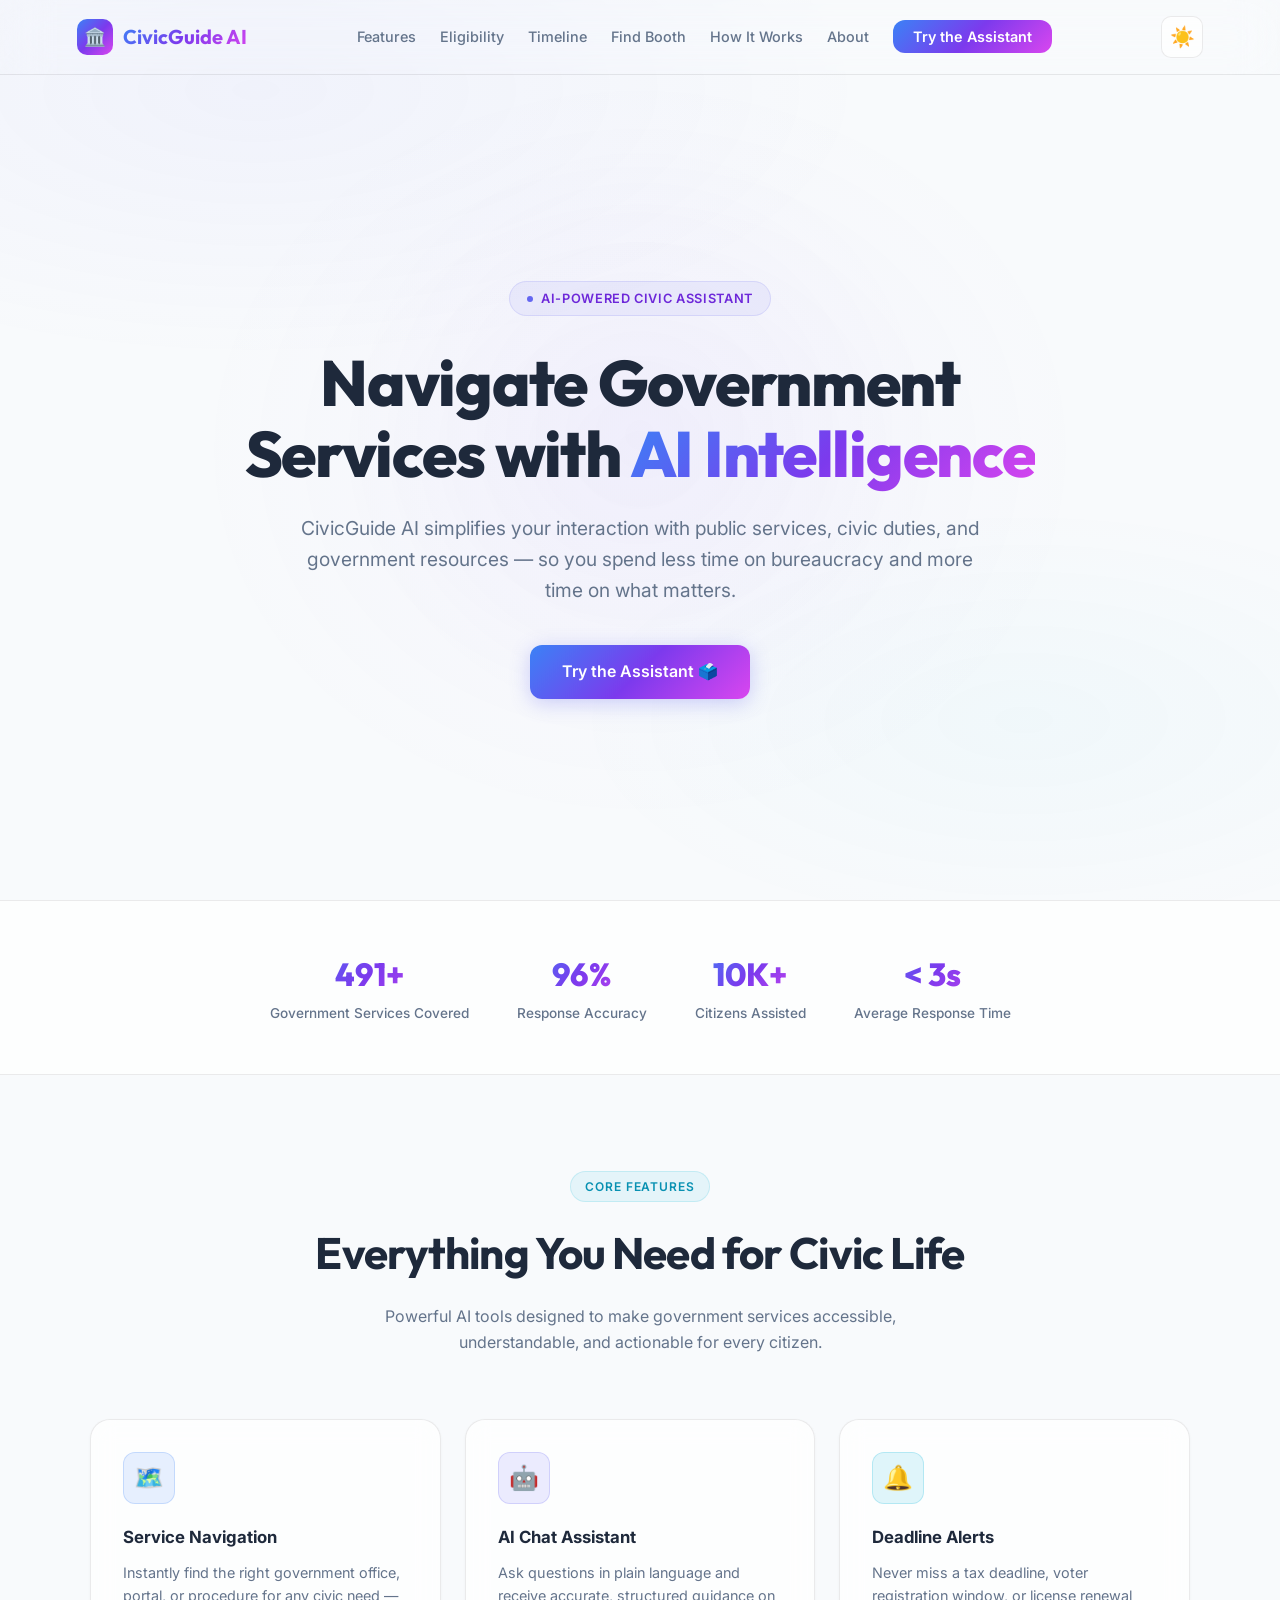
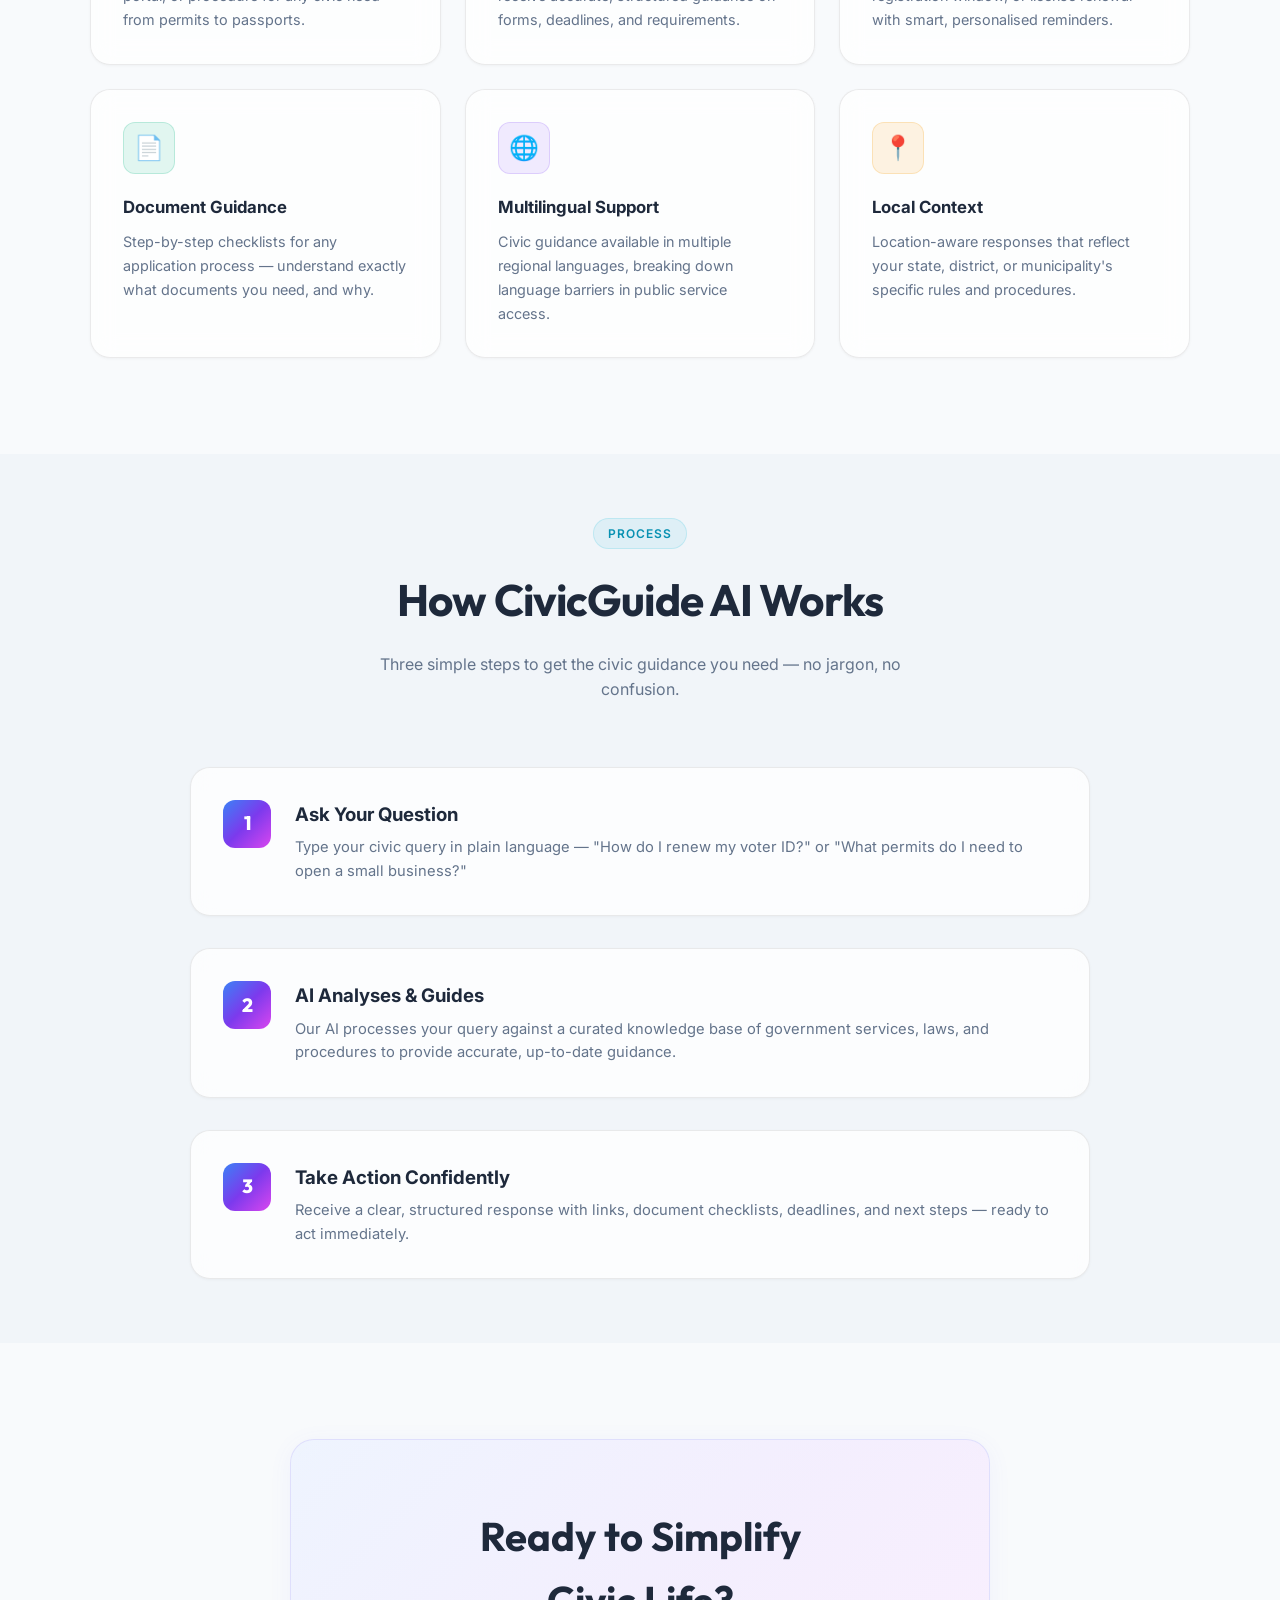
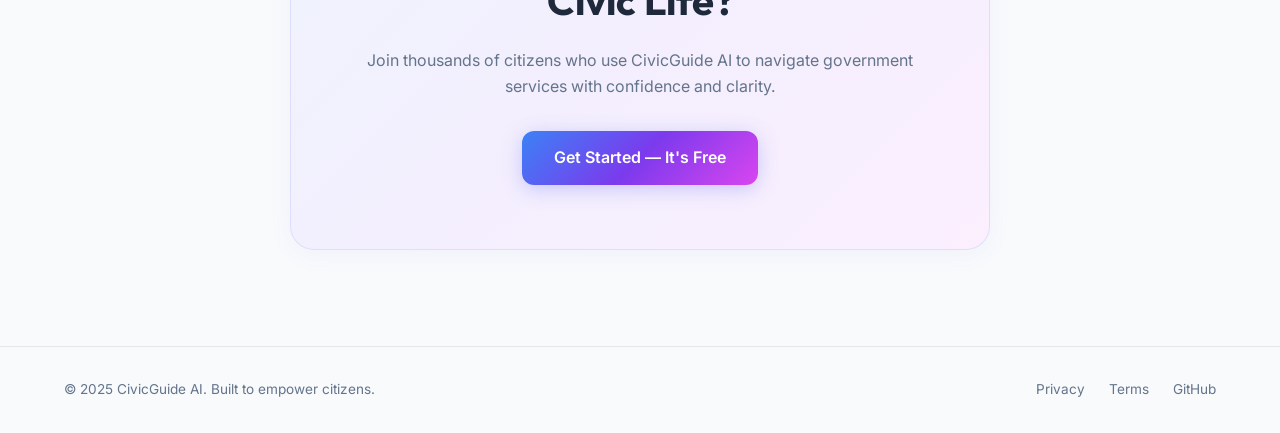
==== commit 814a494c: "style: remove API Status buttons from UI" ====
--- a/frontend/index.html
+++ b/frontend/index.html
@@ -56,9 +56,7 @@
         <a href="chat.html" class="btn-primary" id="hero-cta-primary">
           Try the Assistant 🗳️
         </a>
-        <a href="/api/status" class="btn-secondary" id="hero-cta-secondary">
-          Check API Status
-        </a>
+
       </div>
     </div>
   </section>
@@ -218,7 +216,6 @@
     <div class="footer-links">
       <a href="#">Privacy</a>
       <a href="#">Terms</a>
-      <a href="/api/status">API</a>
       <a href="#">GitHub</a>
     </div>
   </footer>
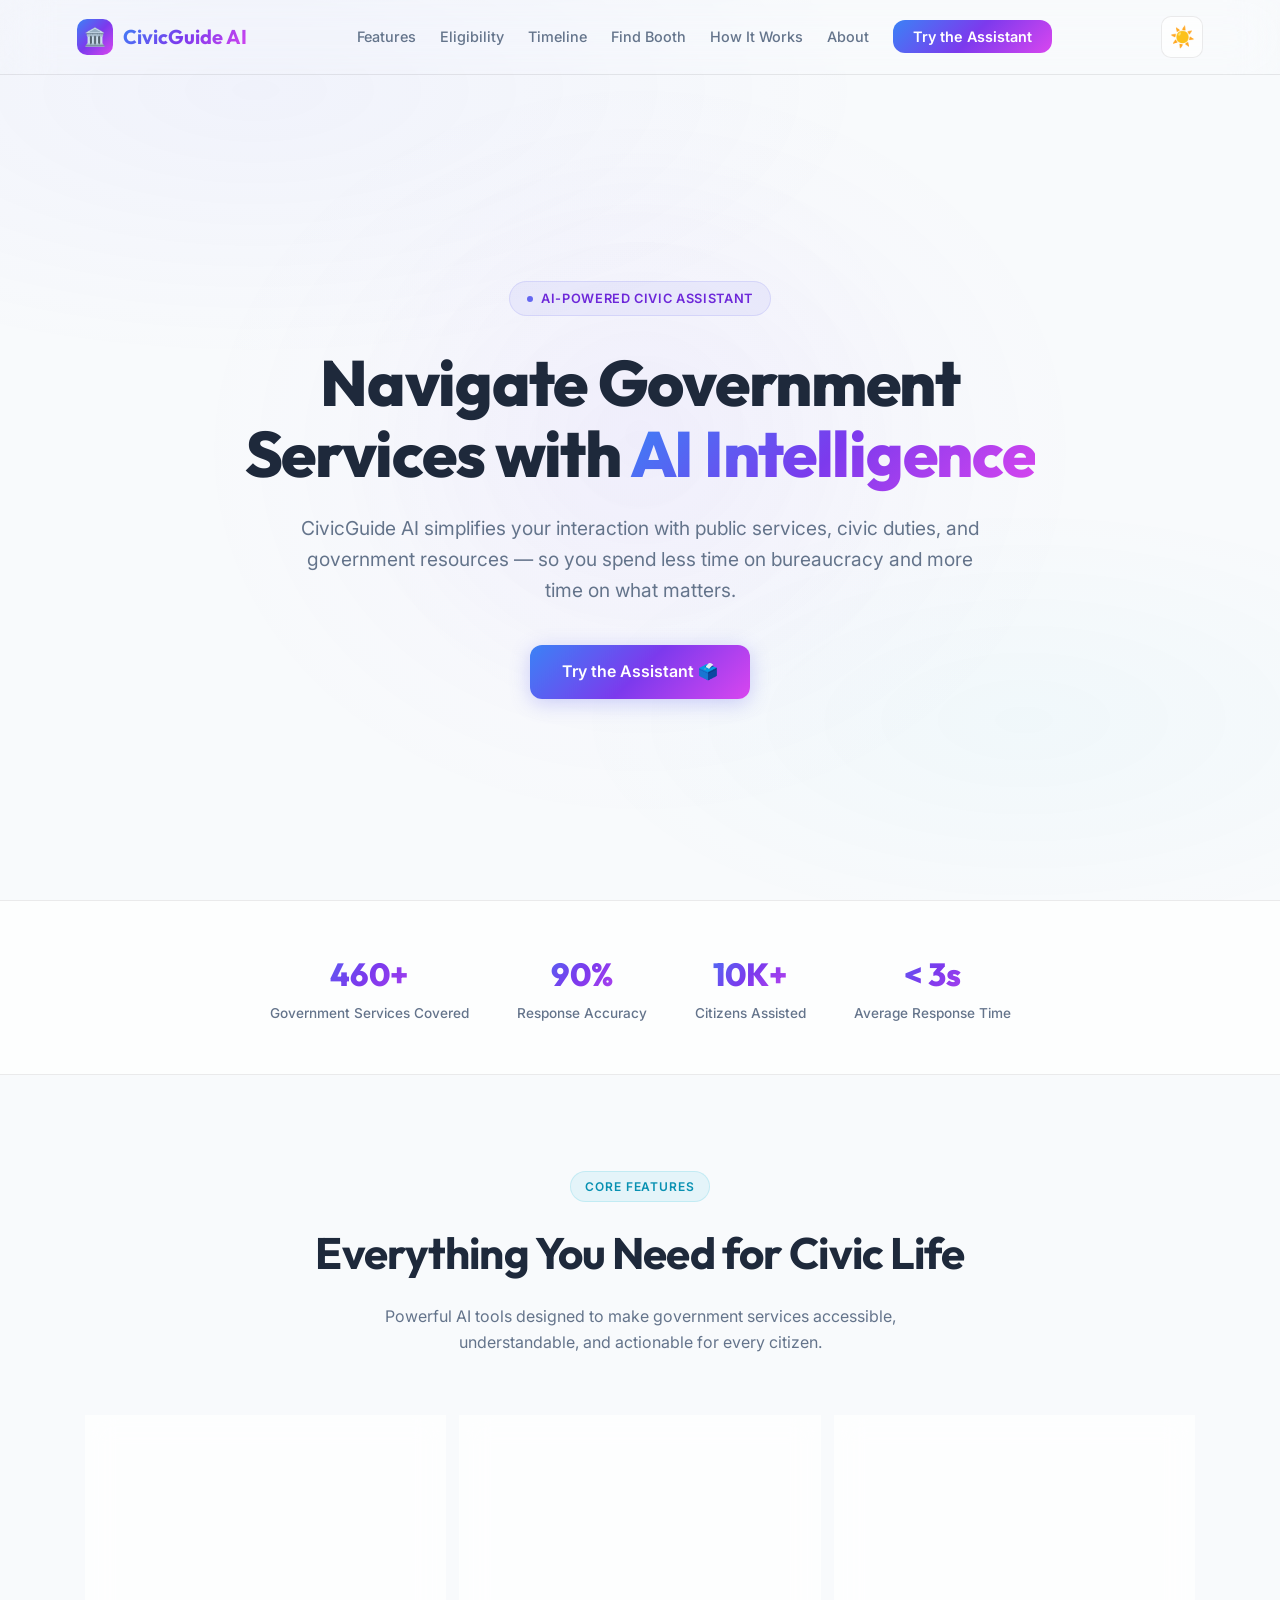
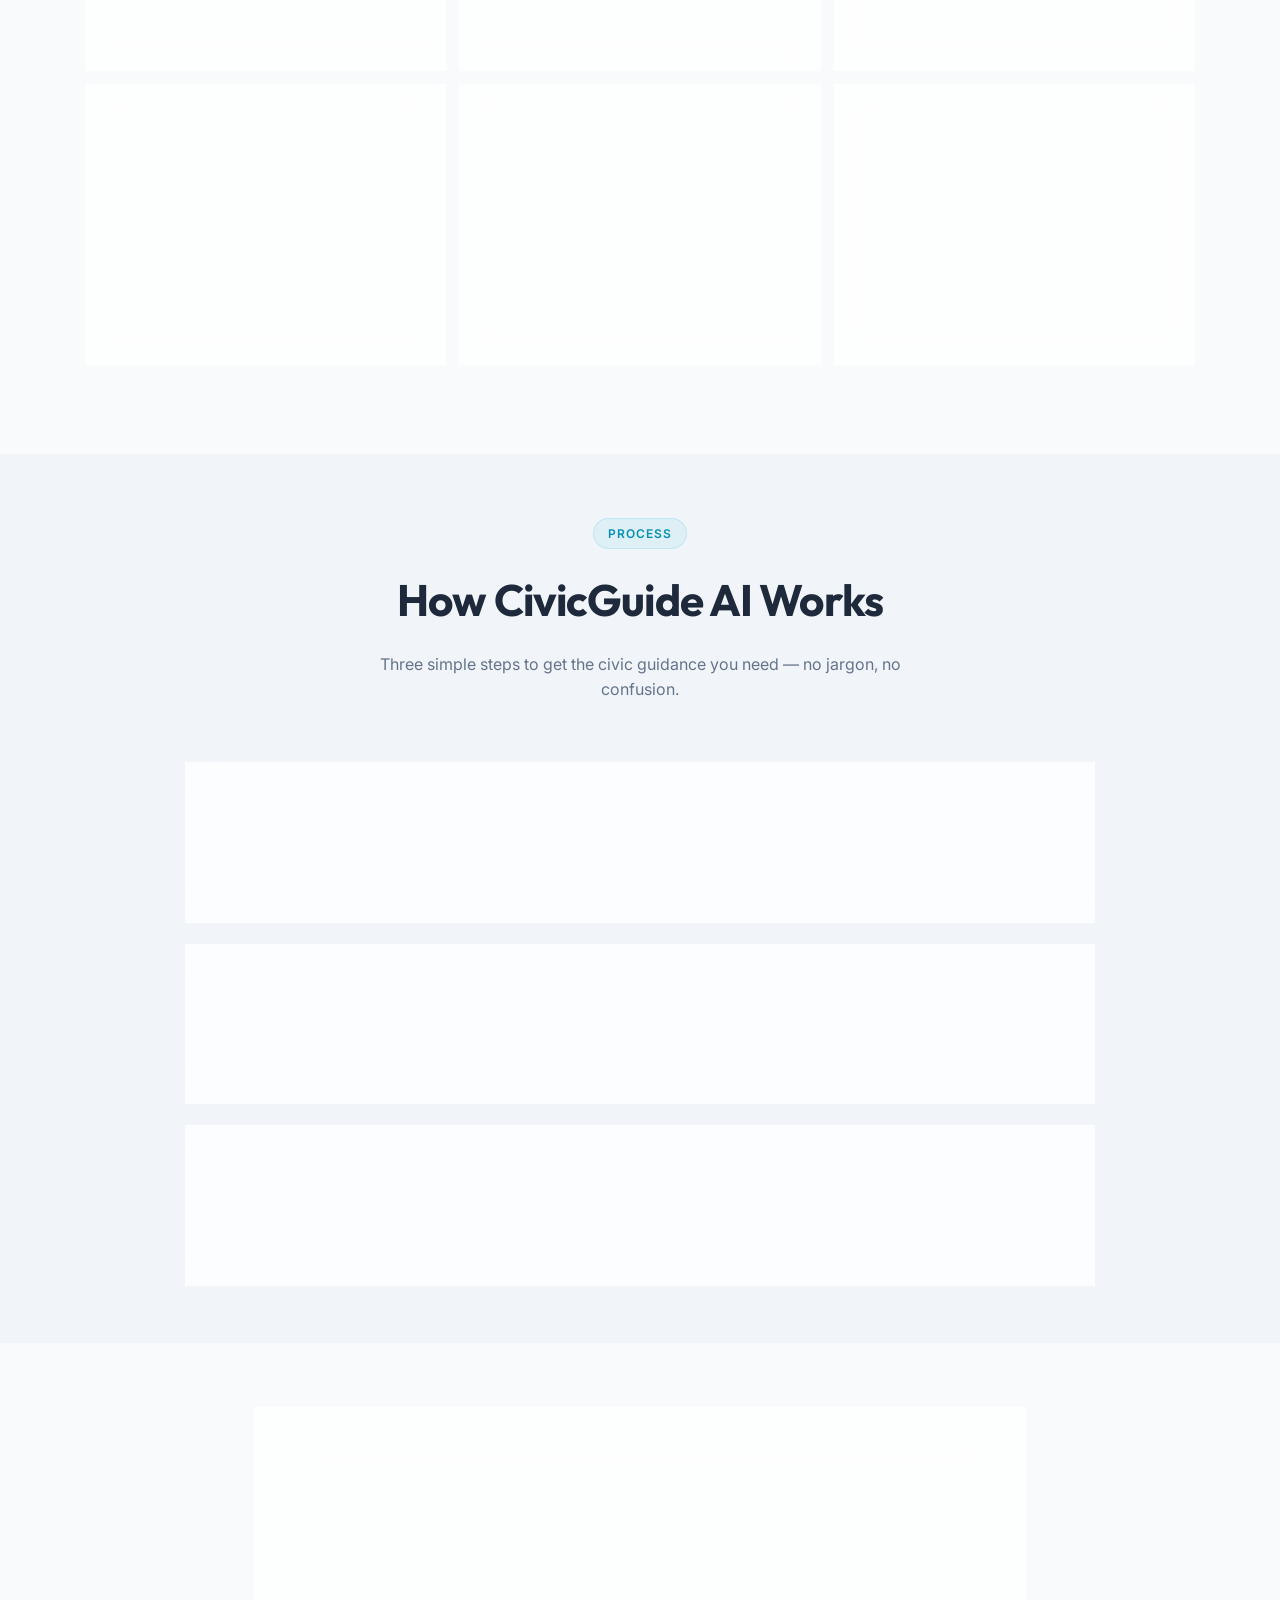
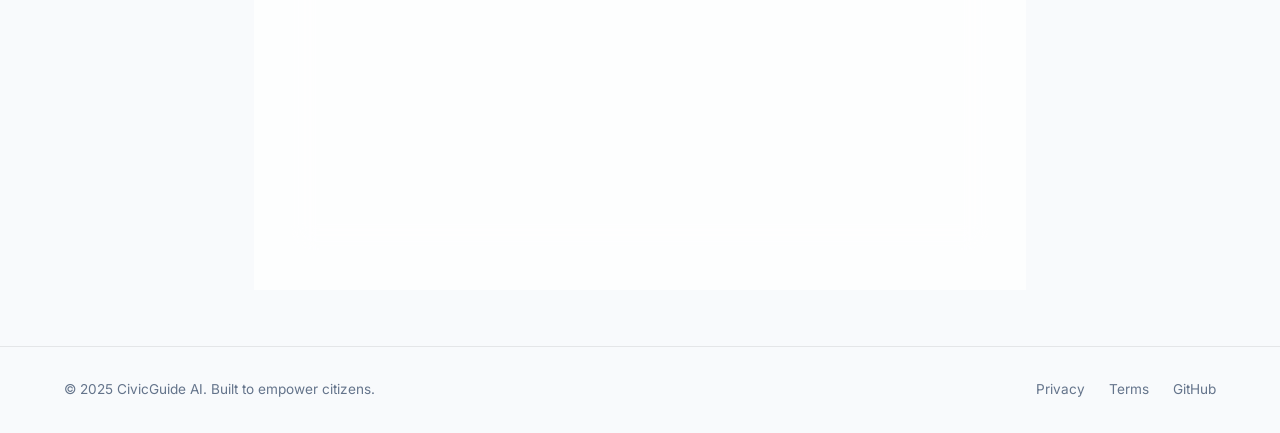
==== commit 09549a62: "feat: enhance chatbot with intent classification, follow-up suggestions, and interactive message act" ====
--- a/frontend/index.html
+++ b/frontend/index.html
@@ -13,7 +13,7 @@
   <!-- ── Navbar ─────────────────────────────────────────── -->
   <nav class="navbar">
     <a href="#" class="navbar-brand">
-      <div class="brand-icon">🏛️</div>
+      <div class="brand-icon" aria-hidden="true">🏛️</div>
       <span class="brand-name">CivicGuide AI</span>
     </a>
     <ul class="navbar-links">
@@ -30,7 +30,7 @@
         <span class="icon-sun">☀️</span>
         <span class="icon-moon">🌙</span>
       </button>
-      <button class="mobile-menu-btn" id="mobile-menu-btn" aria-label="Toggle menu">☰</button>
+      <button class="mobile-menu-btn" id="mobile-menu-btn" aria-label="Toggle menu" aria-expanded="false">☰</button>
     </div>
   </nav>
 
@@ -94,7 +94,7 @@
 
     <div class="features-grid">
       <div class="feature-card reveal" id="feature-guide">
-        <div class="feature-icon icon-blue">🗺️</div>
+        <div class="feature-icon icon-blue" aria-hidden="true">🗺️</div>
         <h3 class="feature-title">Service Navigation</h3>
         <p class="feature-desc">
           Instantly find the right government office, portal, or procedure for any
@@ -103,7 +103,7 @@
       </div>
 
       <div class="feature-card reveal" id="feature-ai-chat">
-        <div class="feature-icon icon-indigo">🤖</div>
+        <div class="feature-icon icon-indigo" aria-hidden="true">🤖</div>
         <h3 class="feature-title">AI Chat Assistant</h3>
         <p class="feature-desc">
           Ask questions in plain language and receive accurate, structured guidance
@@ -112,7 +112,7 @@
       </div>
 
       <div class="feature-card reveal" id="feature-alerts">
-        <div class="feature-icon icon-cyan">🔔</div>
+        <div class="feature-icon icon-cyan" aria-hidden="true">🔔</div>
         <h3 class="feature-title">Deadline Alerts</h3>
         <p class="feature-desc">
           Never miss a tax deadline, voter registration window, or license renewal
@@ -121,7 +121,7 @@
       </div>
 
       <div class="feature-card reveal" id="feature-docs">
-        <div class="feature-icon icon-emerald">📄</div>
+        <div class="feature-icon icon-emerald" aria-hidden="true">📄</div>
         <h3 class="feature-title">Document Guidance</h3>
         <p class="feature-desc">
           Step-by-step checklists for any application process — understand exactly
@@ -130,7 +130,7 @@
       </div>
 
       <div class="feature-card reveal" id="feature-multilang">
-        <div class="feature-icon icon-violet">🌐</div>
+        <div class="feature-icon icon-violet" aria-hidden="true">🌐</div>
         <h3 class="feature-title">Multilingual Support</h3>
         <p class="feature-desc">
           Civic guidance available in multiple regional languages, breaking down
@@ -139,7 +139,7 @@
       </div>
 
       <div class="feature-card reveal" id="feature-local">
-        <div class="feature-icon icon-amber">📍</div>
+        <div class="feature-icon icon-amber" aria-hidden="true">📍</div>
         <h3 class="feature-title">Local Context</h3>
         <p class="feature-desc">
           Location-aware responses that reflect your state, district, or municipality's
